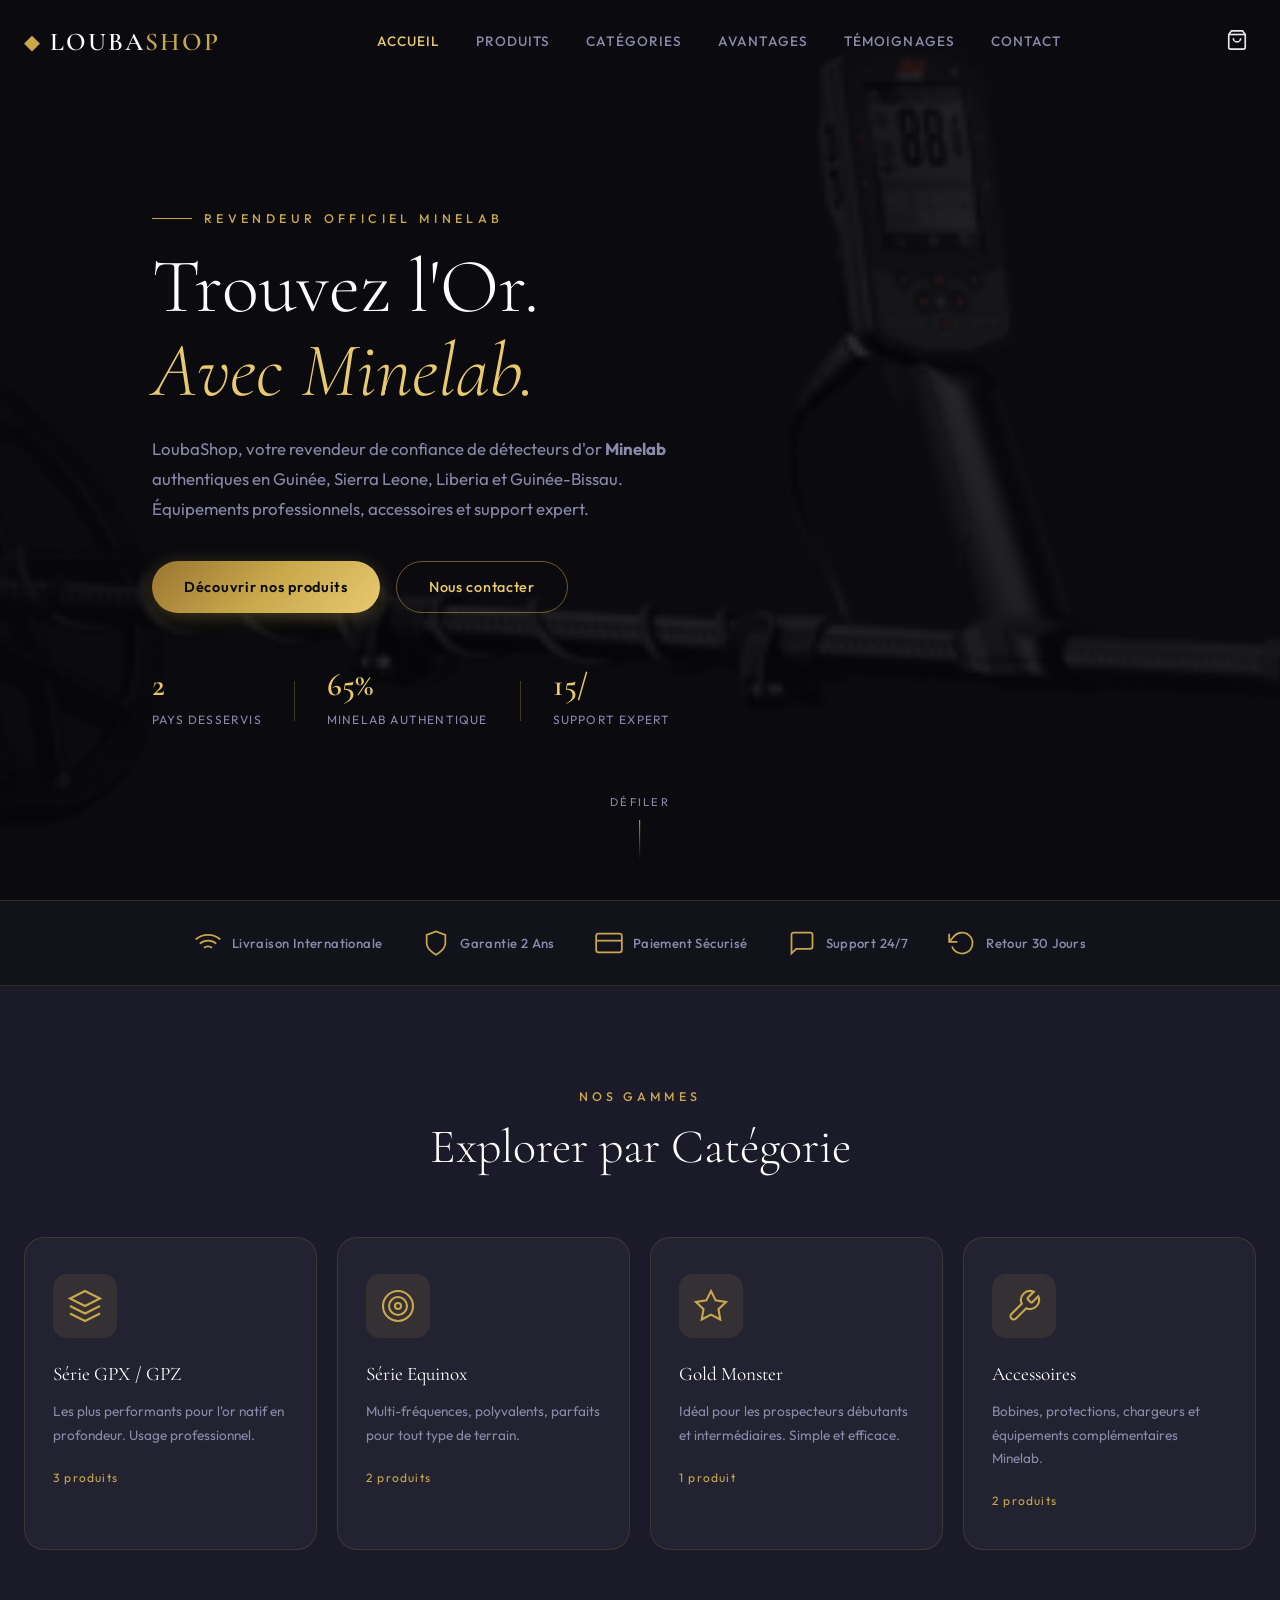
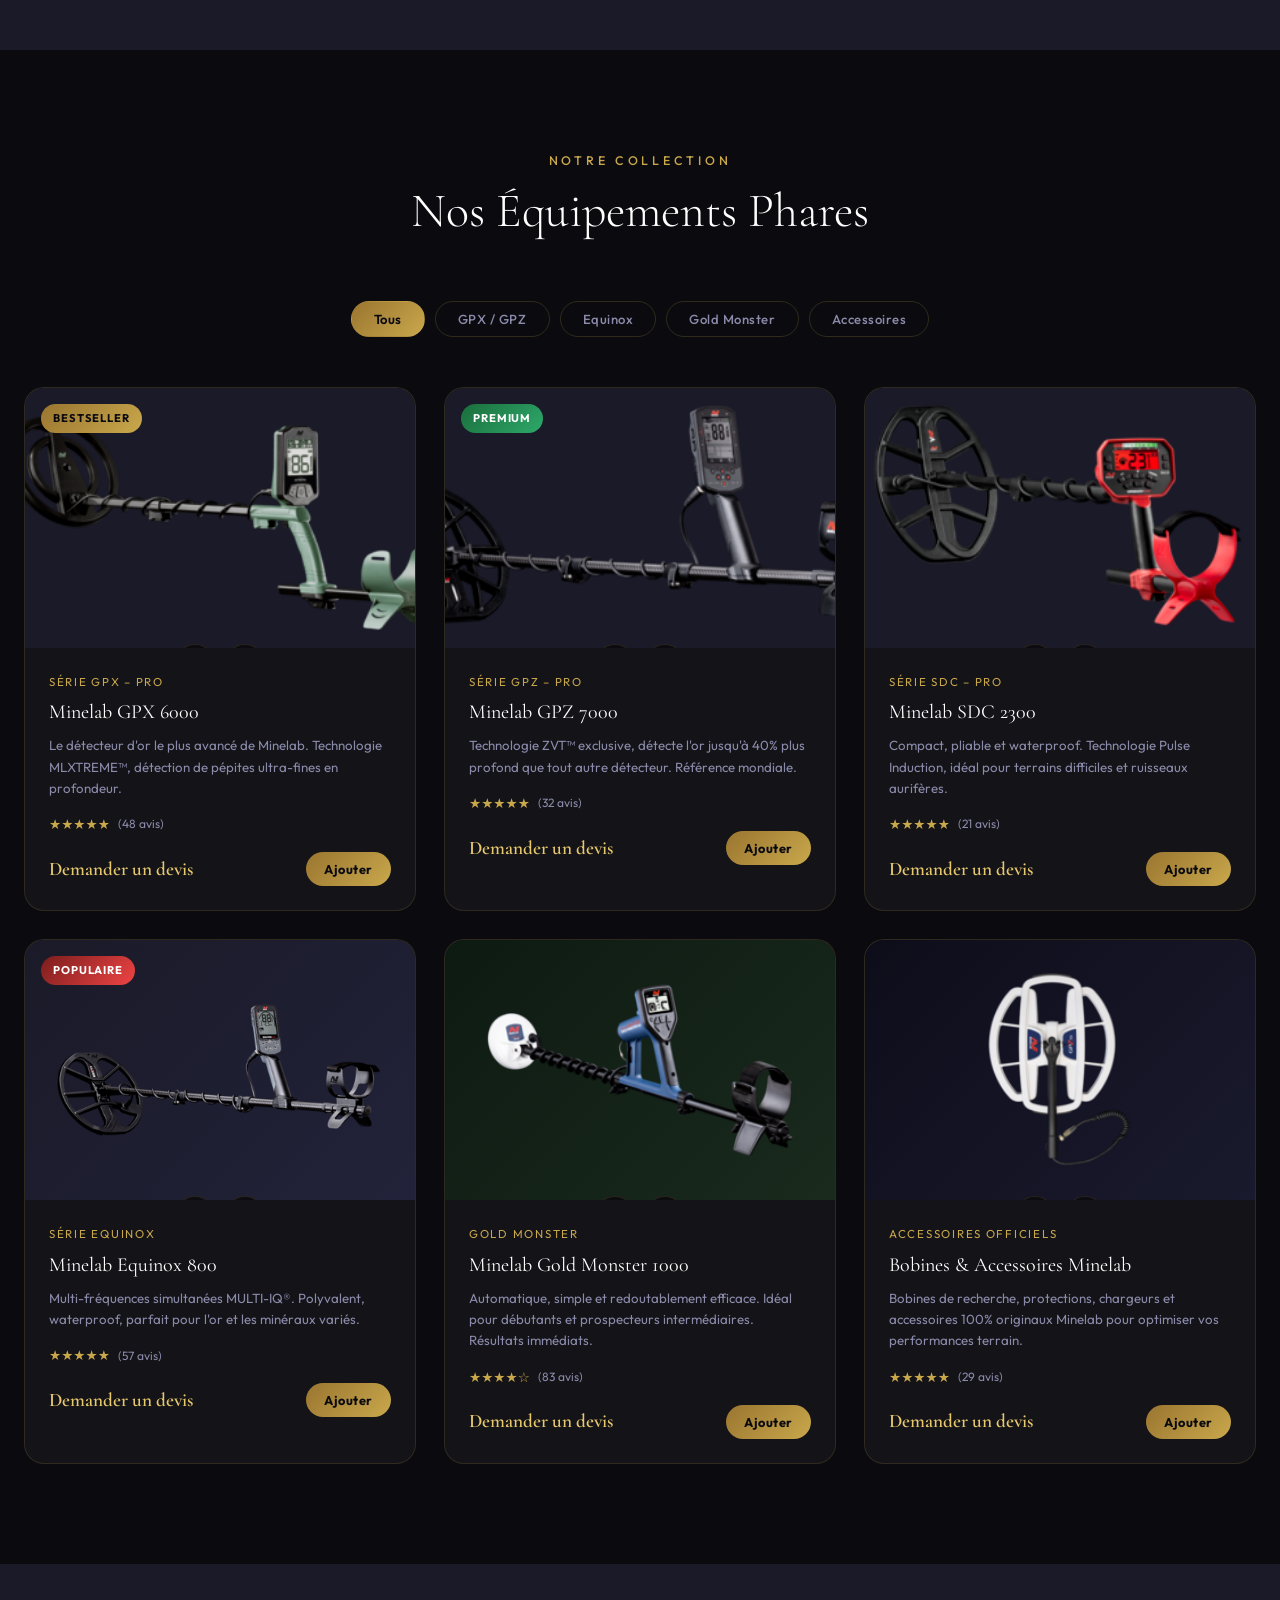
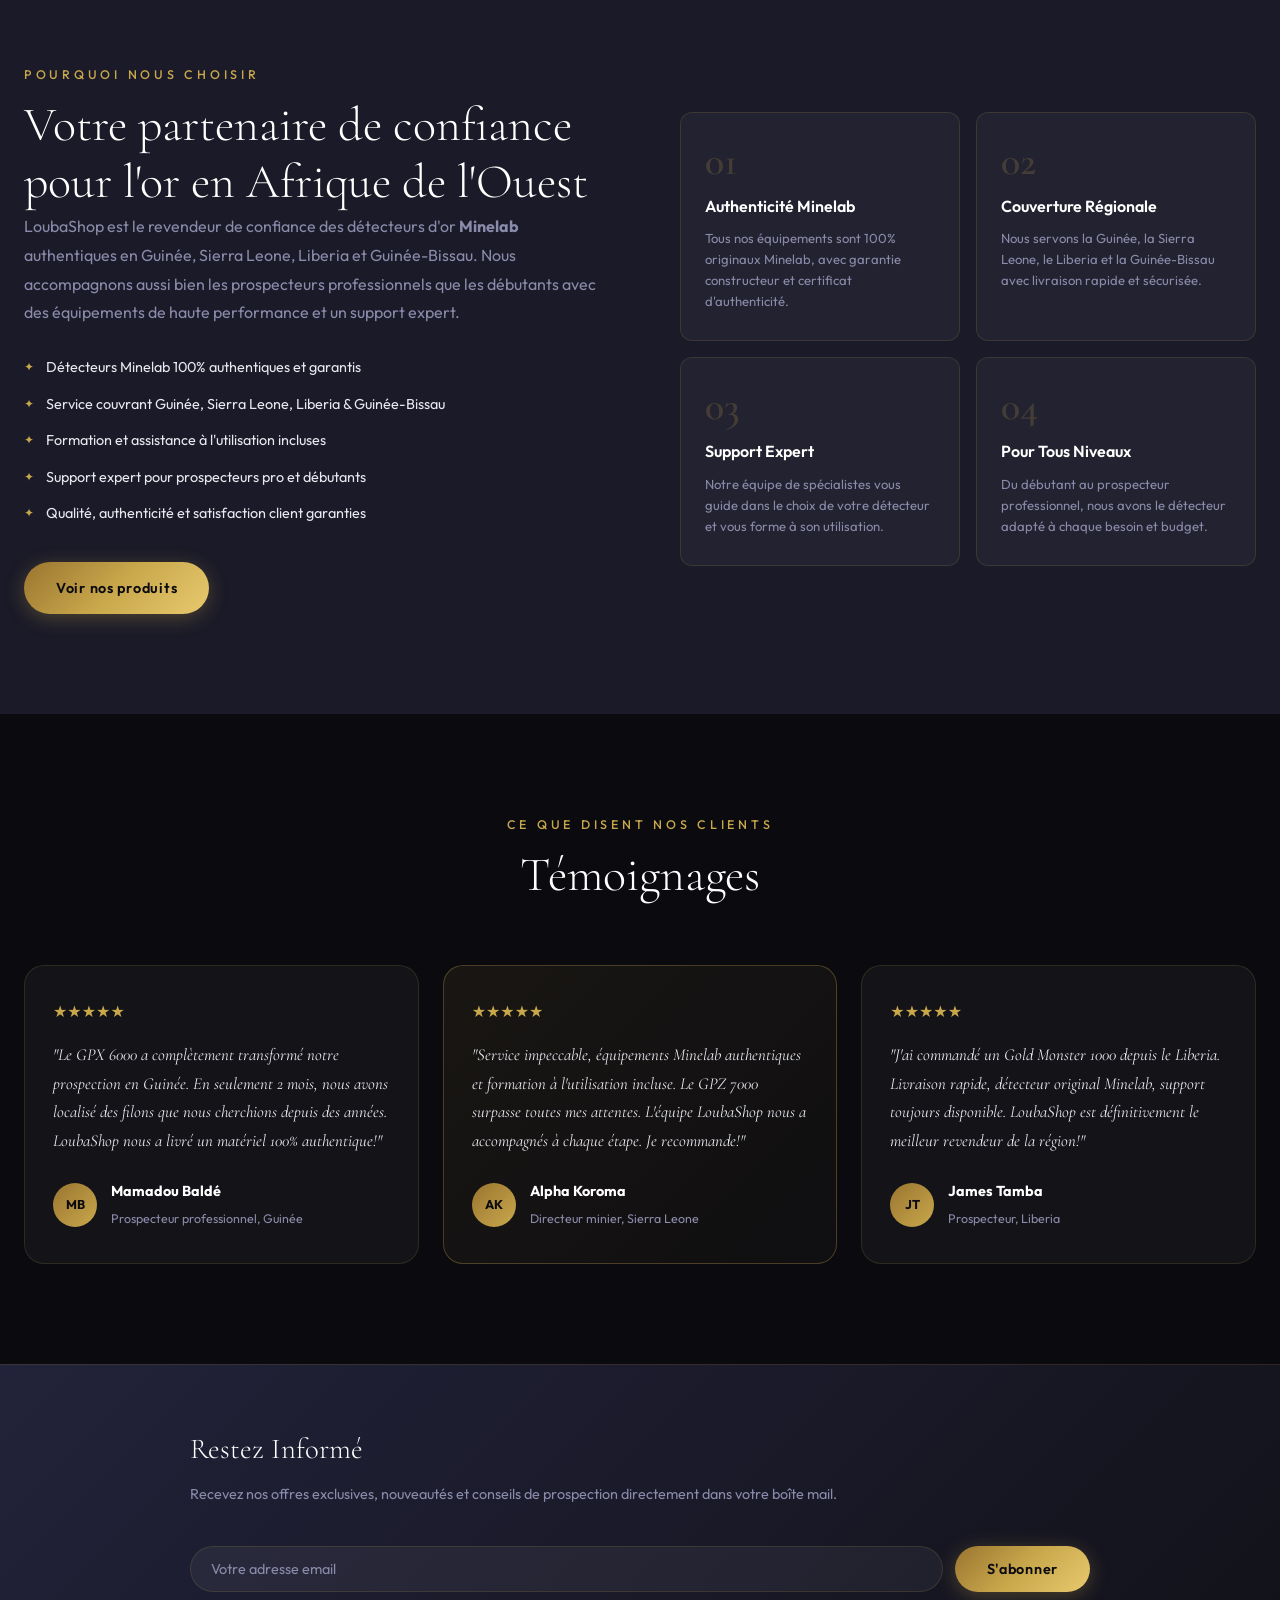
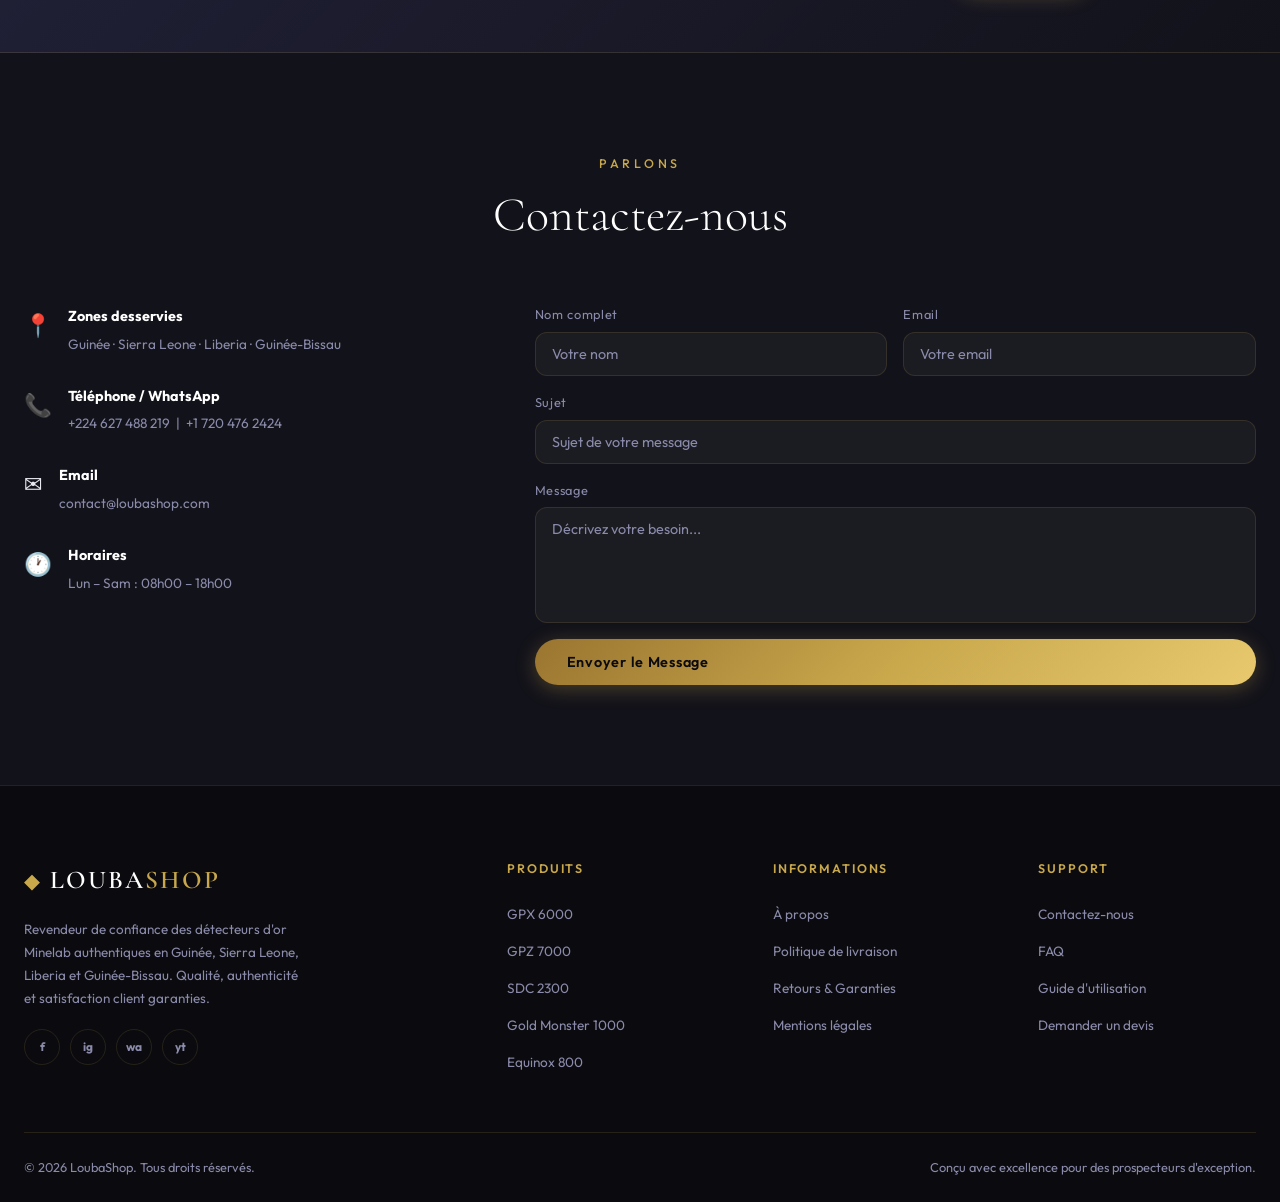
==== index.html @ 2102d380 "Initial commit - LoubaShop v1.0" ====
<!DOCTYPE html>
<html lang="fr">
<head>
  <meta charset="UTF-8" />
  <meta name="viewport" content="width=device-width, initial-scale=1.0, maximum-scale=5.0" />
  <title>LoubaShop – Revendeur Officiel Minelab en Afrique de l'Ouest</title>
  <meta name="description" content="LoubaShop est le revendeur de confiance des détecteurs d'or Minelab en Guinée, Sierra Leone, Liberia et Guinée-Bissau. Équipements authentiques, accessoires et support expert pour prospecteurs." />
  <link rel="preconnect" href="https://fonts.googleapis.com" />
  <link rel="preconnect" href="https://fonts.gstatic.com" crossorigin />
  <link href="https://fonts.googleapis.com/css2?family=Cormorant+Garamond:ital,wght@0,300;0,400;0,600;1,300&family=Outfit:wght@300;400;500;600;700&display=swap" rel="stylesheet" />
  <link rel="stylesheet" href="style.css" />
</head>
<body>

  <!-- ===== NAVBAR ===== -->
  <header class="navbar" id="navbar">
    <div class="nav-inner">
      <div class="brand">
        <span class="brand-icon">◆</span>
        <span class="brand-name">LOUBA<span class="brand-accent">SHOP</span></span>
      </div>
      <nav class="nav-links" id="navLinks">
        <a href="#accueil">Accueil</a>
        <a href="#produits">Produits</a>
        <a href="#categories">Catégories</a>
        <a href="#avantages">Avantages</a>
        <a href="#temoignages">Témoignages</a>
        <a href="#contact">Contact</a>
      </nav>
      <div class="nav-actions">
        <button class="btn-cart" id="cartBtn" aria-label="Panier">
          <svg width="22" height="22" viewBox="0 0 24 24" fill="none" stroke="currentColor" stroke-width="1.8"><path d="M6 2L3 6v14a2 2 0 002 2h14a2 2 0 002-2V6l-3-4z"/><line x1="3" y1="6" x2="21" y2="6"/><path d="M16 10a4 4 0 01-8 0"/></svg>
          <span class="cart-count" id="cartCount">0</span>
        </button>
        <button class="btn-hamburger" id="hamburger" aria-label="Menu">
          <span></span><span></span><span></span>
        </button>
      </div>
    </div>
  </header>

  <!-- ===== CART DRAWER ===== -->
  <div class="cart-overlay" id="cartOverlay"></div>
  <aside class="cart-drawer" id="cartDrawer">
    <div class="cart-header">
      <h3>Mon Panier</h3>
      <button class="cart-close" id="cartClose">✕</button>
    </div>
    <div class="cart-items" id="cartItems">
      <p class="cart-empty">Votre panier est vide.</p>
    </div>
    <div class="cart-footer" id="cartFooter" style="display:none">
      <div class="cart-total">
        <span>Total</span>
        <span id="cartTotal">0 FCFA</span>
      </div>
      <button class="btn-checkout" id="checkoutBtn">Commander Maintenant</button>
    </div>
  </aside>

  <!-- ===== CHECKOUT MODAL ===== -->
  <div class="modal-overlay" id="checkoutOverlay">
    <div class="modal checkout-modal" id="checkoutModal">
      <button class="modal-close" id="checkoutClose">✕</button>

      <!-- STEP 1 : FORM -->
      <div id="checkoutStep1">
        <div class="modal-content">
          <p class="section-eyebrow" style="margin-bottom:8px">Validation de commande</p>
          <h3 style="font-family:var(--font-serif);font-size:1.6rem;color:var(--white);font-weight:300;margin-bottom:6px">Vos coordonnées</h3>
          <p style="font-size:0.82rem;color:var(--text-muted);margin-bottom:24px">Remplissez ce formulaire et nous vous contacterons rapidement pour confirmer votre commande.</p>

          <!-- Récapitulatif panier -->
          <div class="checkout-recap" id="checkoutRecap"></div>

          <form id="checkoutForm" onsubmit="submitOrder(event)">
            <div class="form-row">
              <div class="form-group">
                <label for="oName">Nom complet *</label>
                <input type="text" id="oName" placeholder="Votre nom" required />
              </div>
              <div class="form-group">
                <label for="oPhone">Téléphone / WhatsApp *</label>
                <input type="tel" id="oPhone" placeholder="+224 XXX XXX XXX" required />
              </div>
            </div>
            <div class="form-row">
              <div class="form-group">
                <label for="oCountry">Pays *</label>
                <select id="oCountry" required>
                  <option value="" disabled selected>Sélectionner votre pays</option>
                  <option value="Guinée">Guinée</option>
                  <option value="Sierra Leone">Sierra Leone</option>
                  <option value="Liberia">Liberia</option>
                  <option value="Guinée-Bissau">Guinée-Bissau</option>
                  <option value="Autre">Autre</option>
                </select>
              </div>
              <div class="form-group">
                <label for="oCity">Ville *</label>
                <input type="text" id="oCity" placeholder="Votre ville" required />
              </div>
            </div>
            <div class="form-group">
              <label for="oAddress">Adresse de livraison</label>
              <input type="text" id="oAddress" placeholder="Quartier, rue, point de repère…" />
            </div>
            <div class="form-group">
              <label for="oNote">Note / Question</label>
              <textarea id="oNote" rows="3" placeholder="Besoin de plus d'informations sur un produit ? Questions sur la livraison ?"></textarea>
            </div>
            <button type="submit" class="btn-primary" style="width:100%;justify-content:center;margin-top:8px">
              ✦ Confirmer ma commande
            </button>
          </form>
        </div>
      </div>

      <!-- STEP 2 : SUCCESS -->
      <div id="checkoutStep2" style="display:none">
        <div class="modal-content" style="text-align:center;padding:60px 40px">
          <div class="success-icon">✦</div>
          <h3 style="font-family:var(--font-serif);font-size:2rem;color:var(--white);font-weight:300;margin:20px 0 12px">Commande reçue !</h3>
          <p style="color:var(--text-muted);font-size:0.95rem;line-height:1.7;max-width:380px;margin:0 auto 8px">Merci pour votre confiance. Notre équipe vous contactera dans les <strong style="color:var(--gold)">24 heures</strong> via WhatsApp ou téléphone pour confirmer votre commande.</p>
          <p style="color:var(--text-muted);font-size:0.85rem;margin-bottom:32px">📞 <strong>+224 627 488 219</strong> &nbsp;|&nbsp; <strong>+1 720 476 2424</strong></p>
          <button class="btn-primary" onclick="closeCheckout()" style="margin:0 auto">Fermer</button>
        </div>
      </div>

    </div>
  </div>

  <!-- ===== HERO ===== -->
  <section class="hero" id="accueil">
    <div class="hero-bg">
      <img src="MANTI-HERO.png" alt="Minelab GPZ 7000" class="hero-img" />
      <div class="hero-overlay"></div>
    </div>
    <div class="hero-content">
      <p class="hero-eyebrow">Revendeur Officiel Minelab</p>
      <h1 class="hero-title">Trouvez l'Or.<br /><em>Avec Minelab.</em></h1>
      <p class="hero-sub">LoubaShop, votre revendeur de confiance de détecteurs d'or <strong>Minelab</strong> authentiques en Guinée, Sierra Leone, Liberia et Guinée-Bissau. Équipements professionnels, accessoires et support expert.</p>
      <div class="hero-cta">
        <a href="#produits" class="btn-primary">Découvrir nos produits</a>
        <a href="#contact" class="btn-outline">Nous contacter</a>
      </div>
      <div class="hero-stats">
        <div class="stat"><span class="stat-num">4</span><span class="stat-label">Pays desservis</span></div>
        <div class="stat-sep"></div>
        <div class="stat"><span class="stat-num">100%</span><span class="stat-label">Minelab Authentique</span></div>
        <div class="stat-sep"></div>
        <div class="stat"><span class="stat-num">24/7</span><span class="stat-label">Support Expert</span></div>
      </div>
    </div>
    <div class="scroll-hint">
      <span>Défiler</span>
      <div class="scroll-line"></div>
    </div>
  </section>

  <!-- ===== TRUST BAR ===== -->
  <section class="trust-bar">
    <div class="trust-items">
      <div class="trust-item">
        <svg width="28" height="28" viewBox="0 0 24 24" fill="none" stroke="currentColor" stroke-width="1.5"><path d="M5 12.55a11 11 0 0114.08 0"/><path d="M1.42 9a16 16 0 0121.16 0"/><path d="M8.53 16.11a6 6 0 016.95 0"/><line x1="12" y1="20" x2="12" y2="20"/></svg>
        <span>Livraison Internationale</span>
      </div>
      <div class="trust-item">
        <svg width="28" height="28" viewBox="0 0 24 24" fill="none" stroke="currentColor" stroke-width="1.5"><path d="M12 22s8-4 8-10V5l-8-3-8 3v7c0 6 8 10 8 10z"/></svg>
        <span>Garantie 2 Ans</span>
      </div>
      <div class="trust-item">
        <svg width="28" height="28" viewBox="0 0 24 24" fill="none" stroke="currentColor" stroke-width="1.5"><rect x="1" y="4" width="22" height="16" rx="2" ry="2"/><line x1="1" y1="10" x2="23" y2="10"/></svg>
        <span>Paiement Sécurisé</span>
      </div>
      <div class="trust-item">
        <svg width="28" height="28" viewBox="0 0 24 24" fill="none" stroke="currentColor" stroke-width="1.5"><path d="M21 15a2 2 0 01-2 2H7l-4 4V5a2 2 0 012-2h14a2 2 0 012 2z"/></svg>
        <span>Support 24/7</span>
      </div>
      <div class="trust-item">
        <svg width="28" height="28" viewBox="0 0 24 24" fill="none" stroke="currentColor" stroke-width="1.5"><polyline points="1 4 1 11 8 11"/><path d="M3.51 15a9 9 0 102.13-9.36L1 11"/></svg>
        <span>Retour 30 Jours</span>
      </div>
    </div>
  </section>

  <!-- ===== CATEGORIES ===== -->
  <section class="categories section" id="categories">
    <div class="container">
      <div class="section-head">
        <p class="section-eyebrow">Nos Gammes</p>
        <h2 class="section-title">Explorer par Catégorie</h2>
      </div>
      <div class="cat-grid">
        <div class="cat-card" data-filter="gpx">
          <div class="cat-icon">
            <svg width="36" height="36" viewBox="0 0 24 24" fill="none" stroke="currentColor" stroke-width="1.4"><path d="M12 2L2 7l10 5 10-5-10-5z"/><path d="M2 17l10 5 10-5"/><path d="M2 12l10 5 10-5"/></svg>
          </div>
          <h3>Série GPX / GPZ</h3>
          <p>Les plus performants pour l'or natif en profondeur. Usage professionnel.</p>
          <span class="cat-count">3 produits</span>
        </div>
        <div class="cat-card" data-filter="equinox">
          <div class="cat-icon">
            <svg width="36" height="36" viewBox="0 0 24 24" fill="none" stroke="currentColor" stroke-width="1.4"><circle cx="12" cy="12" r="10"/><circle cx="12" cy="12" r="6"/><circle cx="12" cy="12" r="2"/></svg>
          </div>
          <h3>Série Equinox</h3>
          <p>Multi-fréquences, polyvalents, parfaits pour tout type de terrain.</p>
          <span class="cat-count">2 produits</span>
        </div>
        <div class="cat-card" data-filter="gold">
          <div class="cat-icon">
            <svg width="36" height="36" viewBox="0 0 24 24" fill="none" stroke="currentColor" stroke-width="1.4"><polygon points="12 2 15.09 8.26 22 9.27 17 14.14 18.18 21.02 12 17.77 5.82 21.02 7 14.14 2 9.27 8.91 8.26 12 2"/></svg>
          </div>
          <h3>Gold Monster</h3>
          <p>Idéal pour les prospecteurs débutants et intermédiaires. Simple et efficace.</p>
          <span class="cat-count">1 produit</span>
        </div>
        <div class="cat-card" data-filter="accessoires">
          <div class="cat-icon">
            <svg width="36" height="36" viewBox="0 0 24 24" fill="none" stroke="currentColor" stroke-width="1.4"><path d="M14.7 6.3a1 1 0 000 1.4l1.6 1.6a1 1 0 001.4 0l3.77-3.77a6 6 0 01-7.94 7.94l-6.91 6.91a2.12 2.12 0 01-3-3l6.91-6.91a6 6 0 017.94-7.94l-3.76 3.76z"/></svg>
          </div>
          <h3>Accessoires</h3>
          <p>Bobines, protections, chargeurs et équipements complémentaires Minelab.</p>
          <span class="cat-count">2 produits</span>
        </div>
      </div>
    </div>
  </section>

  <!-- ===== PRODUCTS ===== -->
  <section class="products section" id="produits">
    <div class="container">
      <div class="section-head">
        <p class="section-eyebrow">Notre Collection</p>
        <h2 class="section-title">Nos Équipements Phares</h2>
      </div>
      <div class="filter-bar">
        <button class="filter-btn active" data-filter="all">Tous</button>
        <button class="filter-btn" data-filter="gpx">GPX / GPZ</button>
        <button class="filter-btn" data-filter="equinox">Equinox</button>
        <button class="filter-btn" data-filter="gold">Gold Monster</button>
        <button class="filter-btn" data-filter="accessoires">Accessoires</button>
      </div>
      <div class="products-grid" id="productsGrid">

        <article class="product-card" data-category="gpx">
          <div class="product-badge">Bestseller</div>
          <div class="product-img-wrap" onclick="location.href='product.html?id=0'" style="cursor:pointer">
            <img src="XTI-Product-Photos-Large-1.png" alt="Minelab GPX 6000" loading="lazy" />
            <div class="product-actions">
              <button class="action-btn" onclick="quickView(0)" title="Aperçu rapide">👁</button>
              <button class="action-btn" onclick="addToCart(0)" title="Ajouter au panier">🛒</button>
            </div>
          </div>
          <div class="product-info">
            <p class="product-cat">Série GPX – Pro</p>
            <h3 class="product-name"><a href="product.html?id=0" class="product-link">Minelab GPX 6000</a></h3>
            <p class="product-desc">Le détecteur d'or le plus avancé de Minelab. Technologie MLXTREME™, détection de pépites ultra-fines en profondeur.</p>
            <div class="product-rating">
              <span class="stars">★★★★★</span>
              <span class="rating-count">(48 avis)</span>
            </div>
            <div class="product-price-row">
              <span class="price">Demander un devis</span>
              <button class="btn-add" onclick="addToCart(0)">Ajouter</button>
            </div>
          </div>
        </article>

        <article class="product-card" data-category="gpx">
          <div class="product-badge new">Premium</div>
          <div class="product-img-wrap" onclick="location.href='product.html?id=1'" style="cursor:pointer">
            <img src="MANTI-HERO.png" alt="Minelab GPZ 7000" loading="lazy" />
            <div class="product-actions">
              <button class="action-btn" onclick="quickView(1)" title="Aperçu rapide">👁</button>
              <button class="action-btn" onclick="addToCart(1)" title="Ajouter au panier">🛒</button>
            </div>
          </div>
          <div class="product-info">
            <p class="product-cat">Série GPZ – Pro</p>
            <h3 class="product-name"><a href="product.html?id=1" class="product-link">Minelab GPZ 7000</a></h3>
            <p class="product-desc">Technologie ZVT™ exclusive, détecte l'or jusqu'à 40% plus profond que tout autre détecteur. Référence mondiale.</p>
            <div class="product-rating">
              <span class="stars">★★★★★</span>
              <span class="rating-count">(32 avis)</span>
            </div>
            <div class="product-price-row">
              <span class="price">Demander un devis</span>
              <button class="btn-add" onclick="addToCart(1)">Ajouter</button>
            </div>
          </div>
        </article>

        <article class="product-card" data-category="gpx">
          <div class="product-img-wrap" onclick="location.href='product.html?id=2'" style="cursor:pointer">
            <img src="VANQUISH-540_ProductImage-1.png" alt="Minelab SDC 2300" loading="lazy" />
            <div class="product-actions">
              <button class="action-btn" onclick="quickView(2)" title="Aperçu rapide">👁</button>
              <button class="action-btn" onclick="addToCart(2)" title="Ajouter au panier">🛒</button>
            </div>
          </div>
          <div class="product-info">
            <p class="product-cat">Série SDC – Pro</p>
            <h3 class="product-name"><a href="product.html?id=2" class="product-link">Minelab SDC 2300</a></h3>
            <p class="product-desc">Compact, pliable et waterproof. Technologie Pulse Induction, idéal pour terrains difficiles et ruisseaux aurifères.</p>
            <div class="product-rating">
              <span class="stars">★★★★★</span>
              <span class="rating-count">(21 avis)</span>
            </div>
            <div class="product-price-row">
              <span class="price">Demander un devis</span>
              <button class="btn-add" onclick="addToCart(2)">Ajouter</button>
            </div>
          </div>
        </article>

        <article class="product-card" data-category="equinox">
          <div class="product-badge promo">Populaire</div>
          <div class="product-img-wrap">
            <div class="product-img-placeholder">
              <img src="Minelab-EQX900-Hero-sized.png" alt="Minelab Equinox 800" style="width:100%;height:100%;object-fit:contain;padding:16px" />
            </div>
            <div class="product-actions">
              <button class="action-btn" onclick="quickView(3)" title="Aperçu rapide">👁</button>
              <button class="action-btn" onclick="addToCart(3)" title="Ajouter au panier">🛒</button>
            </div>
          </div>
          <div class="product-info">
            <p class="product-cat">Série Equinox</p>
            <h3 class="product-name"><a href="product.html?id=3" class="product-link">Minelab Equinox 800</a></h3>
            <p class="product-desc">Multi-fréquences simultanées MULTI-IQ®. Polyvalent, waterproof, parfait pour l'or et les minéraux variés.</p>
            <div class="product-rating">
              <span class="stars">★★★★★</span>
              <span class="rating-count">(57 avis)</span>
            </div>
            <div class="product-price-row">
              <span class="price">Demander un devis</span>
              <button class="btn-add" onclick="addToCart(3)">Ajouter</button>
            </div>
          </div>
        </article>

        <article class="product-card" data-category="gold">
          <div class="product-img-wrap">
            <div class="product-img-placeholder alt">
              <img src="GM-1000_ProductImage.png" alt="Gold Monster 1000" style="width:100%;height:100%;object-fit:contain;padding:16px" />
            </div>
            <div class="product-actions">
              <button class="action-btn" onclick="quickView(4)" title="Aperçu rapide">👁</button>
              <button class="action-btn" onclick="addToCart(4)" title="Ajouter au panier">🛒</button>
            </div>
          </div>
          <div class="product-info">
            <p class="product-cat">Gold Monster</p>
            <h3 class="product-name"><a href="product.html?id=4" class="product-link">Minelab Gold Monster 1000</a></h3>
            <p class="product-desc">Automatique, simple et redoutablement efficace. Idéal pour débutants et prospecteurs intermédiaires. Résultats immédiats.</p>
            <div class="product-rating">
              <span class="stars">★★★★☆</span>
              <span class="rating-count">(83 avis)</span>
            </div>
            <div class="product-price-row">
              <span class="price">Demander un devis</span>
              <button class="btn-add" onclick="addToCart(4)">Ajouter</button>
            </div>
          </div>
        </article>

        <article class="product-card" data-category="accessoires">
          <div class="product-img-wrap">
            <div class="product-img-placeholder alt2">
              <img src="GPZ19_LandingPage_Transparent.png" alt="Accessoires Minelab" style="width:100%;height:100%;object-fit:contain;padding:16px" />
            </div>
            <div class="product-actions">
              <button class="action-btn" onclick="quickView(5)" title="Aperçu rapide">👁</button>
              <button class="action-btn" onclick="addToCart(5)" title="Ajouter au panier">🛒</button>
            </div>
          </div>
          <div class="product-info">
            <p class="product-cat">Accessoires Officiels</p>
            <h3 class="product-name"><a href="product.html?id=5" class="product-link">Bobines &amp; Accessoires Minelab</a></h3>
            <p class="product-desc">Bobines de recherche, protections, chargeurs et accessoires 100% originaux Minelab pour optimiser vos performances terrain.</p>
            <div class="product-rating">
              <span class="stars">★★★★★</span>
              <span class="rating-count">(29 avis)</span>
            </div>
            <div class="product-price-row">
              <span class="price">Demander un devis</span>
              <button class="btn-add" onclick="addToCart(5)">Ajouter</button>
            </div>
          </div>
        </article>

      </div>
    </div>
  </section>

  <!-- ===== AVANTAGES ===== -->
  <section class="avantages section" id="avantages">
    <div class="container">
      <div class="ava-inner">
        <div class="ava-text">
          <p class="section-eyebrow">Pourquoi Nous Choisir</p>
          <h2 class="section-title">Votre partenaire de confiance<br />pour l'or en Afrique de l'Ouest</h2>
          <p class="ava-p">LoubaShop est le revendeur de confiance des détecteurs d'or <strong>Minelab</strong> authentiques en Guinée, Sierra Leone, Liberia et Guinée-Bissau. Nous accompagnons aussi bien les prospecteurs professionnels que les débutants avec des équipements de haute performance et un support expert.</p>
          <ul class="ava-list">
            <li><span class="ava-check">✦</span> Détecteurs Minelab 100% authentiques et garantis</li>
            <li><span class="ava-check">✦</span> Service couvrant Guinée, Sierra Leone, Liberia &amp; Guinée-Bissau</li>
            <li><span class="ava-check">✦</span> Formation et assistance à l'utilisation incluses</li>
            <li><span class="ava-check">✦</span> Support expert pour prospecteurs pro et débutants</li>
            <li><span class="ava-check">✦</span> Qualité, authenticité et satisfaction client garanties</li>
          </ul>
          <a href="#produits" class="btn-primary">Voir nos produits</a>
        </div>
        <div class="ava-cards">
          <div class="ava-card">
            <div class="ava-num">01</div>
            <h4>Authenticité Minelab</h4>
            <p>Tous nos équipements sont 100% originaux Minelab, avec garantie constructeur et certificat d'authenticité.</p>
          </div>
          <div class="ava-card">
            <div class="ava-num">02</div>
            <h4>Couverture Régionale</h4>
            <p>Nous servons la Guinée, la Sierra Leone, le Liberia et la Guinée-Bissau avec livraison rapide et sécurisée.</p>
          </div>
          <div class="ava-card">
            <div class="ava-num">03</div>
            <h4>Support Expert</h4>
            <p>Notre équipe de spécialistes vous guide dans le choix de votre détecteur et vous forme à son utilisation.</p>
          </div>
          <div class="ava-card">
            <div class="ava-num">04</div>
            <h4>Pour Tous Niveaux</h4>
            <p>Du débutant au prospecteur professionnel, nous avons le détecteur adapté à chaque besoin et budget.</p>
          </div>
        </div>
      </div>
    </div>
  </section>

  <!-- ===== TEMOIGNAGES ===== -->
  <section class="temoignages section" id="temoignages">
    <div class="container">
      <div class="section-head">
        <p class="section-eyebrow">Ce que disent nos clients</p>
        <h2 class="section-title">Témoignages</h2>
      </div>
      <div class="testi-grid">
        <div class="testi-card">
          <div class="testi-stars">★★★★★</div>
          <p class="testi-text">"Le GPX 6000 a complètement transformé notre prospection en Guinée. En seulement 2 mois, nous avons localisé des filons que nous cherchions depuis des années. LoubaShop nous a livré un matériel 100% authentique!"</p>
          <div class="testi-author">
            <div class="testi-avatar">MB</div>
            <div>
              <strong>Mamadou Baldé</strong>
              <span>Prospecteur professionnel, Guinée</span>
            </div>
          </div>
        </div>
        <div class="testi-card featured">
          <div class="testi-stars">★★★★★</div>
          <p class="testi-text">"Service impeccable, équipements Minelab authentiques et formation à l'utilisation incluse. Le GPZ 7000 surpasse toutes mes attentes. L'équipe LoubaShop nous a accompagnés à chaque étape. Je recommande!"</p>
          <div class="testi-author">
            <div class="testi-avatar">AK</div>
            <div>
              <strong>Alpha Koroma</strong>
              <span>Directeur minier, Sierra Leone</span>
            </div>
          </div>
        </div>
        <div class="testi-card">
          <div class="testi-stars">★★★★★</div>
          <p class="testi-text">"J'ai commandé un Gold Monster 1000 depuis le Liberia. Livraison rapide, détecteur original Minelab, support toujours disponible. LoubaShop est définitivement le meilleur revendeur de la région!"</p>
          <div class="testi-author">
            <div class="testi-avatar">JT</div>
            <div>
              <strong>James Tamba</strong>
              <span>Prospecteur, Liberia</span>
            </div>
          </div>
        </div>
      </div>
    </div>
  </section>

  <!-- ===== NEWSLETTER ===== -->
  <section class="newsletter-section">
    <div class="container">
      <div class="newsletter-inner">
        <div class="nl-text">
          <h3>Restez Informé</h3>
          <p>Recevez nos offres exclusives, nouveautés et conseils de prospection directement dans votre boîte mail.</p>
        </div>
        <form class="nl-form" onsubmit="subscribeNewsletter(event)">
          <input type="email" id="nlEmail" placeholder="Votre adresse email" required />
          <button type="submit" class="btn-primary">S'abonner</button>
        </form>
      </div>
    </div>
  </section>

  <!-- ===== CONTACT ===== -->
  <section class="contact-section section" id="contact">
    <div class="container">
      <div class="section-head">
        <p class="section-eyebrow">Parlons</p>
        <h2 class="section-title">Contactez-nous</h2>
      </div>
      <div class="contact-inner">
        <div class="contact-info">
          <div class="contact-item">
            <div class="contact-icon">📍</div>
            <div>
              <strong>Zones desservies</strong>
              <p>Guinée · Sierra Leone · Liberia · Guinée-Bissau</p>
            </div>
          </div>
          <div class="contact-item">
            <div class="contact-icon">📞</div>
            <div>
              <strong>Téléphone / WhatsApp</strong>
              <p>+224 627 488 219 &nbsp;|&nbsp; +1 720 476 2424</p>
            </div>
          </div>
          <div class="contact-item">
            <div class="contact-icon">✉️</div>
            <div>
              <strong>Email</strong>
              <p>contact@loubashop.com</p>
            </div>
          </div>
          <div class="contact-item">
            <div class="contact-icon">🕐</div>
            <div>
              <strong>Horaires</strong>
              <p>Lun – Sam : 08h00 – 18h00</p>
            </div>
          </div>
        </div>
        <form class="contact-form" onsubmit="submitContact(event)">
          <div class="form-row">
            <div class="form-group">
              <label for="cName">Nom complet</label>
              <input type="text" id="cName" placeholder="Votre nom" required />
            </div>
            <div class="form-group">
              <label for="cEmail">Email</label>
              <input type="email" id="cEmail" placeholder="Votre email" required />
            </div>
          </div>
          <div class="form-group">
            <label for="cSubject">Sujet</label>
            <input type="text" id="cSubject" placeholder="Sujet de votre message" />
          </div>
          <div class="form-group">
            <label for="cMsg">Message</label>
            <textarea id="cMsg" rows="5" placeholder="Décrivez votre besoin..."></textarea>
          </div>
          <button type="submit" class="btn-primary">Envoyer le Message</button>
        </form>
      </div>
    </div>
  </section>

  <!-- ===== FOOTER ===== -->
  <footer class="footer">
    <div class="container">
      <div class="footer-grid">
        <div class="footer-brand">
          <div class="brand">
            <span class="brand-icon">◆</span>
            <span class="brand-name">LOUBA<span class="brand-accent">SHOP</span></span>
          </div>
          <p>Revendeur de confiance des détecteurs d'or Minelab authentiques en Guinée, Sierra Leone, Liberia et Guinée-Bissau. Qualité, authenticité et satisfaction client garanties.</p>
          <div class="social-links">
            <a href="#" aria-label="Facebook">f</a>
            <a href="#" aria-label="Instagram">ig</a>
            <a href="#" aria-label="WhatsApp">wa</a>
            <a href="#" aria-label="YouTube">yt</a>
          </div>
        </div>
        <div class="footer-links">
          <h4>Produits</h4>
          <ul>
            <li><a href="#produits">GPX 6000</a></li>
            <li><a href="#produits">GPZ 7000</a></li>
            <li><a href="#produits">SDC 2300</a></li>
            <li><a href="#produits">Gold Monster 1000</a></li>
            <li><a href="#produits">Equinox 800</a></li>
          </ul>
        </div>
        <div class="footer-links">
          <h4>Informations</h4>
          <ul>
            <li><a href="#">À propos</a></li>
            <li><a href="#">Politique de livraison</a></li>
            <li><a href="#">Retours & Garanties</a></li>
            <li><a href="#">Mentions légales</a></li>
          </ul>
        </div>
        <div class="footer-links">
          <h4>Support</h4>
          <ul>
            <li><a href="#contact">Contactez-nous</a></li>
            <li><a href="#">FAQ</a></li>
            <li><a href="#">Guide d'utilisation</a></li>
            <li><a href="#">Demander un devis</a></li>
          </ul>
        </div>
      </div>
      <div class="footer-bottom">
        <p>© 2026 LoubaShop. Tous droits réservés.</p>
        <p>Conçu avec excellence pour des prospecteurs d'exception.</p>
      </div>
    </div>
  </footer>

  <!-- ===== QUICK VIEW MODAL ===== -->
  <div class="modal-overlay" id="modalOverlay">
    <div class="modal" id="productModal">
      <button class="modal-close" id="modalClose">✕</button>
      <div class="modal-content" id="modalContent"></div>
    </div>
  </div>

  <!-- ===== TOAST ===== -->
  <div class="toast" id="toast"></div>

  <script src="products-data.js"></script>
  <script src="main.js"></script>
</body>
</html>
---- style.css ----
/* ============================================
   LOUBASHOP – style.css
   ============================================ */

/* ----- RESET & BASE ----- */
*, *::before, *::after { box-sizing: border-box; margin: 0; padding: 0; }

:root {
  --gold: #c9a84c;
  --gold-light: #e8c96e;
  --gold-dark: #9a7530;
  --dark: #0a0a0f;
  --dark2: #12121a;
  --dark3: #1a1a28;
  --dark4: #22223a;
  --text: #e8e8f0;
  --text-muted: #8a8aaa;
  --white: #ffffff;
  --card-bg: rgba(255,255,255,0.04);
  --card-border: rgba(201,168,76,0.15);
  --radius: 12px;
  --radius-lg: 20px;
  --shadow: 0 8px 40px rgba(0,0,0,0.4);
  --transition: 0.3s cubic-bezier(0.4,0,0.2,1);
  --font-serif: 'Cormorant Garamond', Georgia, serif;
  --font-sans: 'Outfit', system-ui, sans-serif;
}

html { scroll-behavior: smooth; -webkit-text-size-adjust: 100%; }

body {
  font-family: var(--font-sans);
  background: var(--dark);
  color: var(--text);
  line-height: 1.7;
  overflow-x: hidden;
  -webkit-font-smoothing: antialiased;
  -moz-osx-font-smoothing: grayscale;
}

/* Prevent horizontal overflow on mobile */
img, video, svg {
  max-width: 100%;
  height: auto;
}

/* Touch action improvements for mobile */
button, a {
  touch-action: manipulation;
  -webkit-tap-highlight-color: transparent;
}

a { text-decoration: none; color: inherit; transition: color var(--transition); }
button { cursor: pointer; border: none; background: none; font-family: inherit; }
input, textarea { font-family: inherit; }

.container { max-width: 1280px; margin: 0 auto; padding: 0 24px; }

.section { padding: 100px 0; }

.section-head { text-align: center; margin-bottom: 60px; }
.section-eyebrow {
  font-size: 0.78rem; letter-spacing: 0.3em; text-transform: uppercase;
  color: var(--gold); margin-bottom: 12px; font-weight: 500;
}
.section-title {
  font-family: var(--font-serif);
  font-size: clamp(2rem, 4vw, 3rem);
  font-weight: 300;
  color: var(--white);
  line-height: 1.2;
}

/* ----- BUTTONS ----- */
.btn-primary {
  display: inline-flex; align-items: center; gap: 8px;
  background: linear-gradient(135deg, var(--gold-dark), var(--gold), var(--gold-light));
  color: var(--dark);
  font-weight: 600;
  font-size: 0.9rem;
  letter-spacing: 0.05em;
  padding: 14px 32px;
  border-radius: 50px;
  transition: transform var(--transition), box-shadow var(--transition), filter var(--transition);
  box-shadow: 0 4px 20px rgba(201,168,76,0.3);
}
.btn-primary:hover {
  transform: translateY(-2px);
  box-shadow: 0 8px 30px rgba(201,168,76,0.5);
  filter: brightness(1.1);
}

.btn-outline {
  display: inline-flex; align-items: center; gap: 8px;
  border: 1.5px solid rgba(201,168,76,0.5);
  color: var(--gold-light);
  font-weight: 500;
  font-size: 0.9rem;
  letter-spacing: 0.05em;
  padding: 13px 32px;
  border-radius: 50px;
  transition: all var(--transition);
}
.btn-outline:hover {
  background: rgba(201,168,76,0.1);
  border-color: var(--gold);
  transform: translateY(-2px);
}

/* ----- NAVBAR ----- */
.navbar {
  position: fixed; top: 0; left: 0; right: 0;
  z-index: 1000;
  padding: 20px 0;
  transition: all 0.4s ease;
}
.navbar.scrolled {
  background: rgba(10,10,15,0.95);
  backdrop-filter: blur(16px);
  padding: 14px 0;
  border-bottom: 1px solid rgba(201,168,76,0.1);
}
.nav-inner {
  display: flex; align-items: center; justify-content: space-between;
  max-width: 1280px; margin: 0 auto; padding: 0 24px;
}

.brand { display: flex; align-items: center; gap: 10px; }
.brand-icon { color: var(--gold); font-size: 1.3rem; }
.brand-name {
  font-family: var(--font-serif);
  font-size: 1.6rem;
  font-weight: 600;
  color: var(--white);
  letter-spacing: 0.08em;
}
.brand-accent { color: var(--gold); }

.nav-links { display: flex; gap: 36px; }
.nav-links a {
  font-size: 0.85rem; letter-spacing: 0.08em; text-transform: uppercase;
  color: var(--text-muted);
  font-weight: 500;
  position: relative;
}
.nav-links a::after {
  content: '';
  position: absolute; bottom: -4px; left: 0; right: 0;
  height: 1.5px; background: var(--gold);
  transform: scaleX(0); transform-origin: right;
  transition: transform var(--transition);
}
.nav-links a:hover { color: var(--gold-light); }
.nav-links a:hover::after { transform: scaleX(1); transform-origin: left; }

.nav-actions { display: flex; align-items: center; gap: 16px; }

.btn-cart {
  position: relative;
  color: var(--text);
  padding: 8px;
  transition: color var(--transition);
}
.btn-cart:hover { color: var(--gold); }
.cart-count {
  position: absolute; top: 0; right: 0;
  background: var(--gold);
  color: var(--dark);
  font-size: 0.6rem; font-weight: 700;
  width: 16px; height: 16px;
  border-radius: 50%;
  display: flex; align-items: center; justify-content: center;
  transform: scale(0);
  transition: transform var(--transition);
}
.cart-count.show { transform: scale(1); }

.btn-hamburger {
  display: none; 
  flex-direction: column; 
  gap: 5px;
  padding: 8px;
  z-index: 1001;
  position: relative;
}
.btn-hamburger span {
  display: block; width: 22px; height: 1.5px;
  background: var(--text);
  transition: all var(--transition);
}

/* ----- CART DRAWER ----- */
.cart-overlay {
  position: fixed; inset: 0;
  background: rgba(0,0,0,0.7);
  z-index: 2000;
  opacity: 0; pointer-events: none;
  transition: opacity var(--transition);
}
.cart-overlay.active { opacity: 1; pointer-events: all; }

.cart-drawer {
  position: fixed; 
  right: -100%; 
  top: 0; 
  bottom: 0;
  width: 420px; 
  max-width: 85vw;
  background: var(--dark2);
  border-left: 1px solid var(--card-border);
  z-index: 2001;
  display: flex; 
  flex-direction: column;
  transition: right 0.4s cubic-bezier(0.4,0,0.2,1);
  visibility: hidden;
}
.cart-drawer.open { 
  right: 0; 
  visibility: visible;
}

.cart-header {
  display: flex; align-items: center; justify-content: space-between;
  padding: 24px; border-bottom: 1px solid var(--card-border);
}
.cart-header h3 { font-family: var(--font-serif); font-size: 1.4rem; color: var(--white); }
.cart-close {
  color: var(--text-muted); font-size: 1.2rem; padding: 4px 8px;
  transition: color var(--transition);
}
.cart-close:hover { color: var(--gold); }

.cart-items { flex: 1; overflow-y: auto; padding: 20px 24px; }
.cart-empty { color: var(--text-muted); text-align: center; padding: 40px 0; }

.cart-item {
  display: flex; gap: 12px; align-items: flex-start;
  padding: 16px 0;
  border-bottom: 1px solid rgba(255,255,255,0.05);
}
.cart-item-img {
  width: 64px; height: 64px; border-radius: 8px;
  background: var(--dark3);
  overflow: hidden; flex-shrink: 0;
  display: flex; align-items: center; justify-content: center;
}
.cart-item-img img { width: 100%; height: 100%; object-fit: cover; }
.cart-item-info { flex: 1; }
.cart-item-name { font-size: 0.9rem; color: var(--white); font-weight: 500; margin-bottom: 4px; }
.cart-item-price { font-size: 0.85rem; color: var(--gold); }
.cart-item-remove {
  color: var(--text-muted); font-size: 0.8rem; padding: 4px;
  transition: color var(--transition);
}
.cart-item-remove:hover { color: #ef4444; }

.cart-footer { padding: 20px 24px; border-top: 1px solid var(--card-border); }
.cart-total {
  display: flex; justify-content: space-between; align-items: center;
  margin-bottom: 16px;
  font-weight: 600;
}
#cartTotal { color: var(--gold); font-size: 1.1rem; }
.btn-checkout {
  width: 100%;
  background: linear-gradient(135deg, var(--gold-dark), var(--gold));
  color: var(--dark);
  font-weight: 700;
  font-size: 0.95rem;
  padding: 15px;
  border-radius: 50px;
  transition: all var(--transition);
}
.btn-checkout:hover { filter: brightness(1.1); transform: translateY(-2px); }

/* ----- HERO ----- */
.hero {
  position: relative;
  min-height: 100vh;
  display: flex; align-items: center;
  overflow: hidden;
}
.hero-bg { position: absolute; inset: 0; }
.hero-img {
  width: 100%; height: 100%; object-fit: cover;
  object-position: center;
  filter: brightness(0.35) saturate(0.8);
  transform: scale(1.05);
  animation: heroZoom 20s ease-in-out infinite alternate;
}
@keyframes heroZoom {
  from { transform: scale(1.05); }
  to { transform: scale(1.12); }
}
.hero-overlay {
  position: absolute; inset: 0;
  background: linear-gradient(
    135deg,
    rgba(10,10,15,0.9) 0%,
    rgba(10,10,15,0.5) 50%,
    rgba(10,10,15,0.7) 100%
  );
}

.hero-content {
  position: relative; z-index: 2;
  max-width: 720px;
  padding: 120px 24px 80px;
  margin: 0 auto 0 10%;
  animation: fadeUp 1s ease-out 0.3s both;
}
@keyframes fadeUp {
  from { opacity: 0; transform: translateY(40px); }
  to { opacity: 1; transform: translateY(0); }
}

.hero-eyebrow {
  font-size: 0.78rem; letter-spacing: 0.35em; text-transform: uppercase;
  color: var(--gold);
  margin-bottom: 16px;
  font-weight: 500;
  display: flex; align-items: center; gap: 12px;
}
.hero-eyebrow::before {
  content: '';
  width: 40px; height: 1px;
  background: var(--gold);
}

.hero-title {
  font-family: var(--font-serif);
  font-size: clamp(2.8rem, 6vw, 5rem);
  font-weight: 300;
  color: var(--white);
  line-height: 1.1;
  margin-bottom: 20px;
}
.hero-title em {
  font-style: italic;
  color: var(--gold-light);
}

.hero-sub {
  font-size: 1.05rem;
  color: var(--text-muted);
  max-width: 520px;
  margin-bottom: 36px;
  line-height: 1.8;
}

.hero-cta { display: flex; gap: 16px; flex-wrap: wrap; margin-bottom: 56px; }

.hero-stats { display: flex; align-items: center; gap: 32px; flex-wrap: wrap; }
.stat { text-align: left; }
.stat-num {
  display: block;
  font-family: var(--font-serif);
  font-size: 2rem;
  color: var(--gold-light);
  font-weight: 600;
  line-height: 1;
  margin-bottom: 4px;
}
.stat-label { font-size: 0.75rem; color: var(--text-muted); text-transform: uppercase; letter-spacing: 0.1em; }
.stat-sep {
  width: 1px; height: 40px;
  background: rgba(201,168,76,0.3);
}

.scroll-hint {
  position: absolute; bottom: 40px; left: 50%; transform: translateX(-50%);
  z-index: 2;
  display: flex; flex-direction: column; align-items: center; gap: 8px;
  color: var(--text-muted); font-size: 0.7rem; letter-spacing: 0.2em; text-transform: uppercase;
  animation: pulse 2s ease-in-out infinite;
}
.scroll-line {
  width: 1px; height: 40px;
  background: linear-gradient(to bottom, var(--gold), transparent);
}
@keyframes pulse { 0%,100%{opacity:.5} 50%{opacity:1} }

/* ----- TRUST BAR ----- */
.trust-bar {
  background: var(--dark2);
  border-top: 1px solid var(--card-border);
  border-bottom: 1px solid var(--card-border);
  padding: 28px 24px;
}
.trust-items {
  max-width: 1280px; margin: 0 auto;
  display: flex; justify-content: center; gap: 40px;
  flex-wrap: wrap;
}
.trust-item {
  display: flex; align-items: center; gap: 10px;
  font-size: 0.82rem; font-weight: 500;
  color: var(--text-muted);
  letter-spacing: 0.03em;
}
.trust-item svg { color: var(--gold); flex-shrink: 0; }

/* ----- CATEGORIES ----- */
.categories { background: var(--dark3); }
.cat-grid {
  display: grid;
  grid-template-columns: repeat(4, 1fr);
  gap: 20px;
}
.cat-card {
  background: var(--card-bg);
  border: 1px solid var(--card-border);
  border-radius: var(--radius-lg);
  padding: 36px 28px;
  cursor: pointer;
  transition: all var(--transition);
  position: relative;
  overflow: hidden;
}
.cat-card::before {
  content: '';
  position: absolute; inset: 0;
  background: linear-gradient(135deg, rgba(201,168,76,0.05) 0%, transparent 60%);
  opacity: 0; transition: opacity var(--transition);
}
.cat-card:hover { border-color: rgba(201,168,76,0.4); transform: translateY(-6px); box-shadow: 0 16px 48px rgba(201,168,76,0.1); }
.cat-card:hover::before { opacity: 1; }

.cat-icon {
  width: 64px; height: 64px;
  background: rgba(201,168,76,0.1);
  border-radius: 14px;
  display: flex; align-items: center; justify-content: center;
  margin-bottom: 20px;
  color: var(--gold);
  transition: all var(--transition);
}
.cat-card:hover .cat-icon { background: rgba(201,168,76,0.2); transform: scale(1.1); }

.cat-card h3 {
  font-family: var(--font-serif);
  font-size: 1.2rem;
  color: var(--white);
  margin-bottom: 10px;
  font-weight: 400;
}
.cat-card p { font-size: 0.85rem; color: var(--text-muted); margin-bottom: 16px; }
.cat-count { font-size: 0.75rem; color: var(--gold); letter-spacing: 0.1em; }

/* ----- PRODUCTS ----- */
.products { background: var(--dark); }

.filter-bar {
  display: flex; justify-content: center; gap: 10px;
  flex-wrap: wrap;
  margin-bottom: 50px;
}
.filter-btn {
  padding: 9px 22px;
  border-radius: 50px;
  font-size: 0.82rem;
  font-weight: 500;
  letter-spacing: 0.04em;
  border: 1.5px solid rgba(201,168,76,0.2);
  color: var(--text-muted);
  transition: all var(--transition);
}
.filter-btn:hover { border-color: var(--gold); color: var(--gold-light); }
.filter-btn.active {
  background: linear-gradient(135deg, var(--gold-dark), var(--gold));
  color: var(--dark);
  border-color: transparent;
  font-weight: 600;
}

.products-grid {
  display: grid;
  grid-template-columns: repeat(3, 1fr);
  gap: 28px;
}

.product-card {
  background: var(--card-bg);
  border: 1px solid var(--card-border);
  border-radius: var(--radius-lg);
  overflow: hidden;
  position: relative;
  transition: all var(--transition);
}
.product-card:hover {
  border-color: rgba(201,168,76,0.35);
  transform: translateY(-8px);
  box-shadow: 0 20px 60px rgba(201,168,76,0.08);
}
.product-card.hidden { display: none; }

.product-badge {
  position: absolute; top: 16px; left: 16px;
  z-index: 3;
  background: linear-gradient(135deg, var(--gold-dark), var(--gold));
  color: var(--dark);
  font-size: 0.7rem; font-weight: 700;
  letter-spacing: 0.08em;
  padding: 5px 12px;
  border-radius: 50px;
  text-transform: uppercase;
}
.product-badge.new { background: linear-gradient(135deg, #1a6e3c, #2ea86a); color: white; }
.product-badge.promo { background: linear-gradient(135deg, #7c1d1d, #ef4444); color: white; }

.product-img-wrap {
  position: relative;
  height: 260px;
  overflow: hidden;
  background: var(--dark3);
}
.product-img-wrap img {
  width: 100%; height: 100%;
  object-fit: cover;
  transition: transform 0.6s ease;
}
.product-card:hover .product-img-wrap img { transform: scale(1.08); }

.product-img-placeholder {
  width: 100%; height: 100%;
  display: flex; flex-direction: column;
  align-items: center; justify-content: center;
  gap: 12px;
  color: var(--gold);
  background: linear-gradient(135deg, var(--dark3) 0%, var(--dark4) 100%);
}
.product-img-placeholder.alt {
  background: linear-gradient(135deg, #0d1a12, #1a2a1d);
}
.product-img-placeholder.alt2 {
  background: linear-gradient(135deg, #0d0d1a, #1a1a2e);
}
.product-img-placeholder p { font-size: 0.85rem; font-weight: 500; color: var(--text-muted); }

.product-actions {
  position: absolute; bottom: -48px; left: 0; right: 0;
  display: flex; justify-content: center; gap: 10px;
  transition: bottom var(--transition);
  padding: 12px;
}
.product-card:hover .product-actions { bottom: 0; }
.action-btn {
  width: 40px; height: 40px;
  border-radius: 50%;
  background: rgba(10,10,15,0.9);
  border: 1px solid var(--card-border);
  font-size: 1rem;
  display: flex; align-items: center; justify-content: center;
  transition: all var(--transition);
}
.action-btn:hover { background: var(--gold); border-color: var(--gold); }

.product-info { padding: 24px; }
.product-cat { font-size: 0.72rem; letter-spacing: 0.15em; text-transform: uppercase; color: var(--gold); margin-bottom: 8px; }
.product-name {
  font-family: var(--font-serif);
  font-size: 1.25rem; font-weight: 400;
  color: var(--white); margin-bottom: 10px; line-height: 1.3;
}
.product-link { color: inherit; }
.product-link:hover { color: var(--gold-light); }
.product-desc { font-size: 0.83rem; color: var(--text-muted); margin-bottom: 14px; line-height: 1.6; }
.product-rating { display: flex; align-items: center; gap: 8px; margin-bottom: 16px; }
.stars { color: var(--gold); font-size: 0.85rem; }
.rating-count { font-size: 0.75rem; color: var(--text-muted); }
.product-price-row { display: flex; align-items: center; justify-content: space-between; }
.price {
  font-family: var(--font-serif);
  font-size: 1.2rem;
  color: var(--gold-light);
  font-weight: 600;
}
.old-price { color: var(--text-muted); text-decoration: line-through; font-size: 0.85rem; }
.btn-add {
  background: linear-gradient(135deg, var(--gold-dark), var(--gold));
  color: var(--dark);
  font-size: 0.8rem; font-weight: 700;
  letter-spacing: 0.04em;
  padding: 9px 18px;
  border-radius: 50px;
  transition: all var(--transition);
}
.btn-add:hover { filter: brightness(1.15); transform: scale(1.05); }

/* ----- AVANTAGES ----- */
.avantages { background: var(--dark3); }
.ava-inner {
  display: grid; grid-template-columns: 1fr 1fr; gap: 80px;
  align-items: center;
}
.ava-p { color: var(--text-muted); margin-bottom: 28px; line-height: 1.8; }
.ava-list { list-style: none; margin-bottom: 36px; display: flex; flex-direction: column; gap: 12px; }
.ava-list li { display: flex; align-items: center; gap: 12px; font-size: 0.9rem; }
.ava-check { color: var(--gold); font-size: 0.75rem; }

.ava-cards { display: grid; grid-template-columns: 1fr 1fr; gap: 16px; }
.ava-card {
  background: var(--card-bg);
  border: 1px solid var(--card-border);
  border-radius: var(--radius);
  padding: 28px 24px;
  transition: all var(--transition);
}
.ava-card:hover { border-color: rgba(201,168,76,0.4); transform: translateY(-4px); }
.ava-num {
  font-family: var(--font-serif);
  font-size: 2.5rem; color: rgba(201,168,76,0.2);
  font-weight: 600; line-height: 1; margin-bottom: 12px;
}
.ava-card h4 {
  font-size: 1rem; color: var(--white); font-weight: 600; margin-bottom: 8px;
}
.ava-card p { font-size: 0.82rem; color: var(--text-muted); line-height: 1.6; }

/* ----- TEMOIGNAGES ----- */
.temoignages { background: var(--dark); }
.testi-grid {
  display: grid; grid-template-columns: repeat(3, 1fr); gap: 24px;
}
.testi-card {
  background: var(--card-bg);
  border: 1px solid var(--card-border);
  border-radius: var(--radius-lg);
  padding: 32px 28px;
  transition: all var(--transition);
}
.testi-card:hover { border-color: rgba(201,168,76,0.3); transform: translateY(-4px); }
.testi-card.featured {
  background: linear-gradient(135deg, rgba(201,168,76,0.08), rgba(201,168,76,0.03));
  border-color: rgba(201,168,76,0.3);
}
.testi-stars { color: var(--gold); margin-bottom: 16px; font-size: 1rem; }
.testi-text {
  font-family: var(--font-serif);
  font-size: 1.05rem;
  color: var(--text);
  font-style: italic;
  line-height: 1.7;
  margin-bottom: 24px;
}
.testi-author { display: flex; align-items: center; gap: 14px; }
.testi-avatar {
  width: 44px; height: 44px;
  border-radius: 50%;
  background: linear-gradient(135deg, var(--gold-dark), var(--gold));
  color: var(--dark);
  display: flex; align-items: center; justify-content: center;
  font-weight: 700; font-size: 0.8rem;
  flex-shrink: 0;
}
.testi-author strong { display: block; color: var(--white); font-size: 0.9rem; }
.testi-author span { font-size: 0.78rem; color: var(--text-muted); }

/* ----- NEWSLETTER ----- */
.newsletter-section {
  background: linear-gradient(135deg, var(--dark4), var(--dark2));
  border-top: 1px solid var(--card-border);
  border-bottom: 1px solid var(--card-border);
  padding: 60px 24px;
}
.newsletter-inner {
  max-width: 900px; margin: 0 auto;
  display: flex; align-items: center; justify-content: space-between;
  gap: 40px; flex-wrap: wrap;
}
.nl-text h3 {
  font-family: var(--font-serif);
  font-size: 1.8rem; color: var(--white); font-weight: 300; margin-bottom: 8px;
}
.nl-text p { color: var(--text-muted); font-size: 0.9rem; }
.nl-form { display: flex; gap: 12px; flex: 1; min-width: 280px; }
.nl-form input {
  flex: 1;
  background: rgba(255,255,255,0.05);
  border: 1.5px solid var(--card-border);
  border-radius: 50px;
  padding: 13px 20px;
  color: var(--white);
  font-size: 0.9rem;
  outline: none;
  transition: border-color var(--transition);
}
.nl-form input:focus { border-color: var(--gold); }
.nl-form input::placeholder { color: var(--text-muted); }

/* ----- CONTACT ----- */
.contact-section { background: var(--dark2); }
.contact-inner { display: grid; grid-template-columns: 1fr 1.6fr; gap: 60px; }
.contact-info { display: flex; flex-direction: column; gap: 28px; }
.contact-item { display: flex; gap: 16px; align-items: flex-start; }
.contact-icon { font-size: 1.4rem; margin-top: 2px; }
.contact-item strong { display: block; color: var(--white); font-size: 0.9rem; margin-bottom: 4px; }
.contact-item p { color: var(--text-muted); font-size: 0.85rem; }

.contact-form { display: flex; flex-direction: column; gap: 16px; }
.form-row { display: grid; grid-template-columns: 1fr 1fr; gap: 16px; }
.form-group { display: flex; flex-direction: column; gap: 6px; }
.form-group label { font-size: 0.8rem; color: var(--text-muted); letter-spacing: 0.05em; }
.form-group input, .form-group textarea {
  background: rgba(255,255,255,0.04);
  border: 1.5px solid var(--card-border);
  border-radius: var(--radius);
  padding: 12px 16px;
  color: var(--white);
  font-size: 0.9rem;
  outline: none;
  transition: border-color var(--transition);
  resize: none;
}
.form-group input:focus, .form-group textarea:focus { border-color: var(--gold); }
.form-group input::placeholder, .form-group textarea::placeholder { color: var(--text-muted); }

/* ----- FOOTER ----- */
.footer { background: var(--dark); border-top: 1px solid var(--card-border); padding: 72px 0 0; }
.footer-grid {
  display: grid; grid-template-columns: 2fr 1fr 1fr 1fr; gap: 48px;
  margin-bottom: 56px;
}
.footer-brand .brand { margin-bottom: 16px; }
.footer-brand p { font-size: 0.84rem; color: var(--text-muted); line-height: 1.7; max-width: 280px; margin-bottom: 20px; }
.social-links { display: flex; gap: 10px; }
.social-links a {
  width: 36px; height: 36px;
  border-radius: 50%;
  border: 1px solid var(--card-border);
  display: flex; align-items: center; justify-content: center;
  color: var(--text-muted);
  font-size: 0.75rem; font-weight: 700;
  transition: all var(--transition);
}
.social-links a:hover { border-color: var(--gold); color: var(--gold); transform: translateY(-2px); }

.footer-links h4 {
  font-size: 0.78rem; text-transform: uppercase; letter-spacing: 0.15em;
  color: var(--gold); margin-bottom: 20px; font-weight: 600;
}
.footer-links ul { list-style: none; display: flex; flex-direction: column; gap: 10px; }
.footer-links a { font-size: 0.85rem; color: var(--text-muted); transition: color var(--transition); }
.footer-links a:hover { color: var(--gold-light); }

.footer-bottom {
  border-top: 1px solid var(--card-border);
  padding: 24px 0;
  display: flex; justify-content: space-between; gap: 16px;
  flex-wrap: wrap;
}
.footer-bottom p { font-size: 0.8rem; color: var(--text-muted); }

/* ----- MODAL ----- */
.modal-overlay {
  position: fixed; inset: 0;
  background: rgba(0,0,0,0.85);
  z-index: 3000;
  display: flex; align-items: center; justify-content: center;
  padding: 24px;
  opacity: 0; pointer-events: none;
  transition: opacity var(--transition);
  backdrop-filter: blur(8px);
}
.modal-overlay.active { opacity: 1; pointer-events: all; }
.modal {
  background: var(--dark2);
  border: 1px solid var(--card-border);
  border-radius: var(--radius-lg);
  max-width: 700px; width: 100%;
  max-height: 90vh; overflow-y: auto;
  position: relative;
  transform: scale(0.95);
  transition: transform var(--transition);
}
.modal-overlay.active .modal { transform: scale(1); }
.modal-close {
  position: absolute; top: 16px; right: 20px;
  color: var(--text-muted); font-size: 1.2rem; z-index: 1;
  transition: color var(--transition);
}
.modal-close:hover { color: var(--gold); }
.modal-content { padding: 40px; }
.modal-inner { display: grid; grid-template-columns: 1fr 1fr; gap: 32px; }
.modal-img {
  border-radius: var(--radius);
  overflow: hidden;
  background: var(--dark3);
  min-height: 200px;
  display: flex; align-items: center; justify-content: center;
}
.modal-img img { width: 100%; height: 100%; object-fit: cover; }
.modal-info { display: flex; flex-direction: column; gap: 12px; }
.modal-cat { font-size: 0.72rem; letter-spacing: 0.15em; text-transform: uppercase; color: var(--gold); }
.modal-name { font-family: var(--font-serif); font-size: 1.6rem; color: var(--white); font-weight: 300; }
.modal-price { font-family: var(--font-serif); font-size: 1.4rem; color: var(--gold-light); font-weight: 600; }
.modal-desc { font-size: 0.88rem; color: var(--text-muted); line-height: 1.6; }

/* ----- TOAST ----- */
.toast {
  position: fixed; bottom: 32px; right: 32px;
  background: linear-gradient(135deg, var(--gold-dark), var(--gold));
  color: var(--dark);
  font-weight: 600; font-size: 0.9rem;
  padding: 14px 24px;
  border-radius: 50px;
  z-index: 9999;
  transform: translateY(100px);
  opacity: 0;
  transition: all 0.4s cubic-bezier(0.4,0,0.2,1);
  pointer-events: none;
}
.toast.show { transform: translateY(0); opacity: 1; }

/* ----- CHECKOUT MODAL EXTRAS ----- */
.checkout-modal { max-width: 600px; }

.checkout-recap {
  background: rgba(201,168,76,0.06);
  border: 1px solid var(--card-border);
  border-radius: var(--radius);
  padding: 14px 18px;
  margin-bottom: 24px;
}
.checkout-recap h4 {
  font-size: 0.78rem; text-transform: uppercase;
  letter-spacing: 0.12em; color: var(--gold);
  margin-bottom: 10px; font-weight: 600;
}
.recap-item {
  display: flex; justify-content: space-between;
  font-size: 0.85rem; color: var(--text-muted);
  padding: 5px 0;
  border-bottom: 1px solid rgba(255,255,255,0.04);
}
.recap-item:last-child { border-bottom: none; }
.recap-item strong { color: var(--white); }

.form-group select {
  background: rgba(255,255,255,0.04);
  border: 1.5px solid var(--card-border);
  border-radius: var(--radius);
  padding: 12px 16px;
  color: var(--white);
  font-size: 0.9rem;
  outline: none;
  width: 100%;
  cursor: pointer;
  transition: border-color var(--transition);
  appearance: none;
  background-image: url("data:image/svg+xml;charset=UTF-8,%3csvg xmlns='http://www.w3.org/2000/svg' width='12' height='8' viewBox='0 0 12 8'%3e%3cpath fill='%23c9a84c' d='M6 8L0 0h12z'/%3e%3c/svg%3e");
  background-repeat: no-repeat;
  background-position: right 16px center;
  padding-right: 40px;
}
.form-group select:focus { border-color: var(--gold); }
.form-group select option { background: var(--dark2); color: var(--white); }

.success-icon {
  width: 72px; height: 72px;
  border-radius: 50%;
  background: linear-gradient(135deg, var(--gold-dark), var(--gold));
  display: flex; align-items: center; justify-content: center;
  font-size: 1.8rem; color: var(--dark);
  margin: 0 auto;
  animation: popIn 0.5s cubic-bezier(0.175, 0.885, 0.32, 1.275) both;
}
@keyframes popIn {
  from { transform: scale(0); opacity: 0; }
  to { transform: scale(1); opacity: 1; }
}

/* ----- RESPONSIVE ----- */

/* Tablette paysage / petit desktop */
@media (max-width: 1200px) {
  .hero-content { margin: 0 auto 0 5%; max-width: 600px; }
  .cat-grid { grid-template-columns: repeat(2, 1fr); }
}

/* Tablette portrait */
@media (max-width: 1024px) {
  .section { padding: 80px 0; }
  .cat-grid { grid-template-columns: repeat(2, 1fr); }
  .products-grid { grid-template-columns: repeat(2, 1fr); }
  .ava-inner { grid-template-columns: 1fr; gap: 48px; }
  .footer-grid { grid-template-columns: 1fr 1fr; gap: 32px; }
  .hero-title { font-size: clamp(2.2rem, 5vw, 3.5rem); }
  .hero-content { padding: 120px 24px 80px; margin: 0; max-width: 100%; }
  .hero-stats { flex-wrap: wrap; justify-content: center; }
  .stat-sep { display: none; }
  .section-title { font-size: clamp(1.8rem, 3vw, 2.5rem); }
  .trust-items { gap: 24px; flex-wrap: wrap; }
  .trust-item { font-size: 0.75rem; }
  .trust-item svg { width: 22px; height: 22px; }
}

/* Mobile paysage / grande tablette */
@media (max-width: 900px) {
  .products-grid { grid-template-columns: 1fr; max-width: 500px; margin: 0 auto; }
  .cat-grid { grid-template-columns: 1fr; max-width: 500px; margin: 0 auto; }
  .cat-card { padding: 28px 24px; }
  .hero-stats { justify-content: center; gap: 24px 40px; }
  .stat { text-align: center; }
  .modal-content { padding: 28px 20px; }
}

/* Mobile standard */
@media (max-width: 768px) {
  .nav-links { display: none; }
  .btn-hamburger { 
    display: flex !important; 
    align-items: center;
    justify-content: center;
  }
  .btn-cart {
    margin-right: 8px;
  }
  .nav-links.open {
    display: flex; flex-direction: column;
    position: fixed; inset: 0; top: 64px;
    background: rgba(10,10,15,0.98);
    backdrop-filter: blur(20px);
    align-items: center; justify-content: center;
    gap: 28px; z-index: 999;
    padding: 40px 0;
  }
  .nav-links.open a { font-size: 1.2rem; }
  .hero { min-height: auto; padding: 80px 0; }
  .hero-content { padding: 100px 20px 60px; margin: 0; text-align: center; }
  .hero-title { font-size: clamp(1.8rem, 8vw, 2.5rem); }
  .hero-sub { max-width: 100%; font-size: 0.95rem; }
  .hero-cta { justify-content: center; }
  .hero-stats { justify-content: center; gap: 20px 32px; margin-top: 20px; }
  .stat { text-align: center; }
  .stat-num { font-size: 1.6rem; }
  .scroll-hint { display: none; }
  
  .section { padding: 60px 0; }
  .section-head { margin-bottom: 40px; }
  .section-title { font-size: clamp(1.5rem, 5vw, 2rem); }
  
  .products-grid { grid-template-columns: 1fr; max-width: 100%; }
  .product-card { max-width: 100%; }
  .product-img-wrap { height: 220px; }
  
  .testi-grid { grid-template-columns: 1fr; }
  .testi-card { padding: 24px 20px; }
  .testi-text { font-size: 1rem; }
  
  .contact-inner { grid-template-columns: 1fr; gap: 40px; }
  .contact-info { gap: 20px; }
  .form-row { grid-template-columns: 1fr; }
  
  .footer-grid { grid-template-columns: 1fr; gap: 32px; text-align: center; }
  .footer-brand .brand { justify-content: center; }
  .footer-brand p { max-width: 100%; margin: 0 auto 20px; }
  .social-links { justify-content: center; }
  .footer-links ul { gap: 8px; }
  .footer-bottom { flex-direction: column; text-align: center; gap: 8px; }
  
  .modal-inner { grid-template-columns: 1fr; }
  .modal-content { padding: 24px 20px; }
  .modal { max-height: 85vh; }
  .cart-drawer { 
    width: 100vw; 
    max-width: 100%; 
    right: -100%;
  }
  .cart-header { padding: 20px; }
  .cart-items { padding: 16px 20px; }
  .cart-footer { padding: 16px 20px; }
  
  .trust-bar { padding: 20px 16px; }
  .trust-items { gap: 16px; justify-content: center; }
  .trust-item { font-size: 0.7rem; }
  .trust-item svg { width: 20px; height: 20px; }
}

/* Petit mobile */
@media (max-width: 480px) {
  .nav-inner { padding: 0 16px; }
  .brand-name { font-size: 1.3rem; }
  .container { padding: 0 16px; }
  
  .hero-content { padding: 90px 16px 40px; }
  .hero-title { font-size: clamp(1.6rem, 7vw, 2rem); }
  .hero-sub { font-size: 0.9rem; line-height: 1.7; margin-bottom: 24px; }
  .hero-cta { flex-direction: column; gap: 12px; }
  .btn-primary, .btn-outline { width: 100%; justify-content: center; padding: 12px 24px; font-size: 0.85rem; }
  .hero-stats { gap: 16px 24px; }
  .stat-num { font-size: 1.4rem; }
  .stat-label { font-size: 0.65rem; }
  
  .section { padding: 50px 0; }
  .section-eyebrow { font-size: 0.7rem; }
  .section-title { font-size: 1.4rem; }
  
  .cat-card { padding: 24px 20px; }
  .cat-icon { width: 56px; height: 56px; }
  .cat-card h3 { font-size: 1.1rem; }
  
  .product-img-wrap { height: 200px; }
  .product-info { padding: 20px; }
  .product-name { font-size: 1.15rem; }
  .product-desc { font-size: 0.8rem; }
  .filter-bar { gap: 8px; margin-bottom: 32px; }
  .filter-btn { padding: 8px 16px; font-size: 0.75rem; }
  
  .ava-card { padding: 20px; }
  .ava-num { font-size: 2rem; }
  .ava-card h4 { font-size: 0.95rem; }
  .ava-card p { font-size: 0.78rem; }
  
  .testi-text { font-size: 0.95rem; }
  
  .newsletter-inner { flex-direction: column; text-align: center; gap: 24px; }
  .nl-text h3 { font-size: 1.4rem; }
  .nl-form { flex-direction: column; width: 100%; }
  .nl-form input { width: 100%; }
  .nl-form .btn-primary { width: 100%; }
  
  .contact-icon { font-size: 1.2rem; }
  .contact-item strong { font-size: 0.85rem; }
  .contact-item p { font-size: 0.8rem; }
  .form-group input, .form-group textarea { padding: 10px 14px; font-size: 16px; }
  
  .cart-item { padding: 12px 0; }
  .cart-item-img { width: 56px; height: 56px; }
  .cart-item-name { font-size: 0.85rem; }
  
  .modal { border-radius: 16px; }
  .modal-content { padding: 20px 16px; }
  .checkout-recap { padding: 12px; }
  .form-group select { padding: 10px 14px; font-size: 16px; }
  
  .toast { right: 16px; left: 16px; text-align: center; }
}
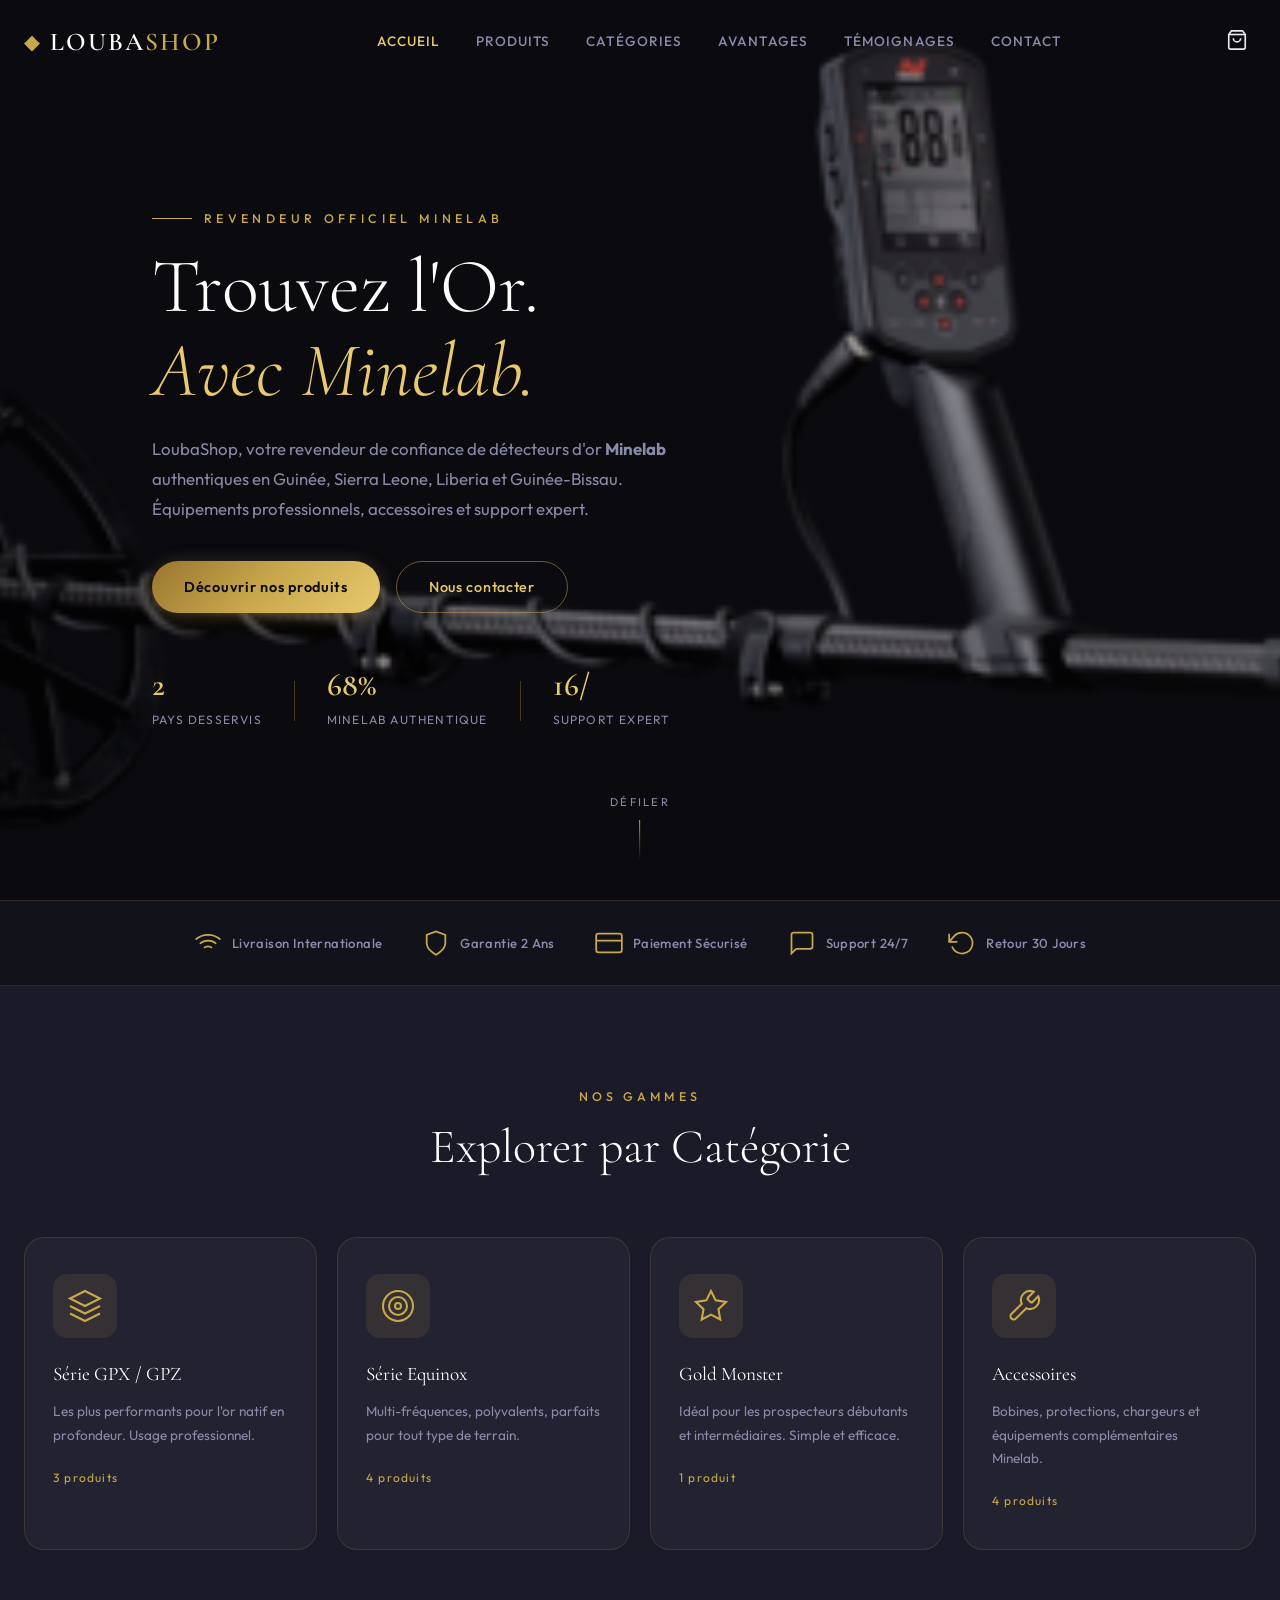
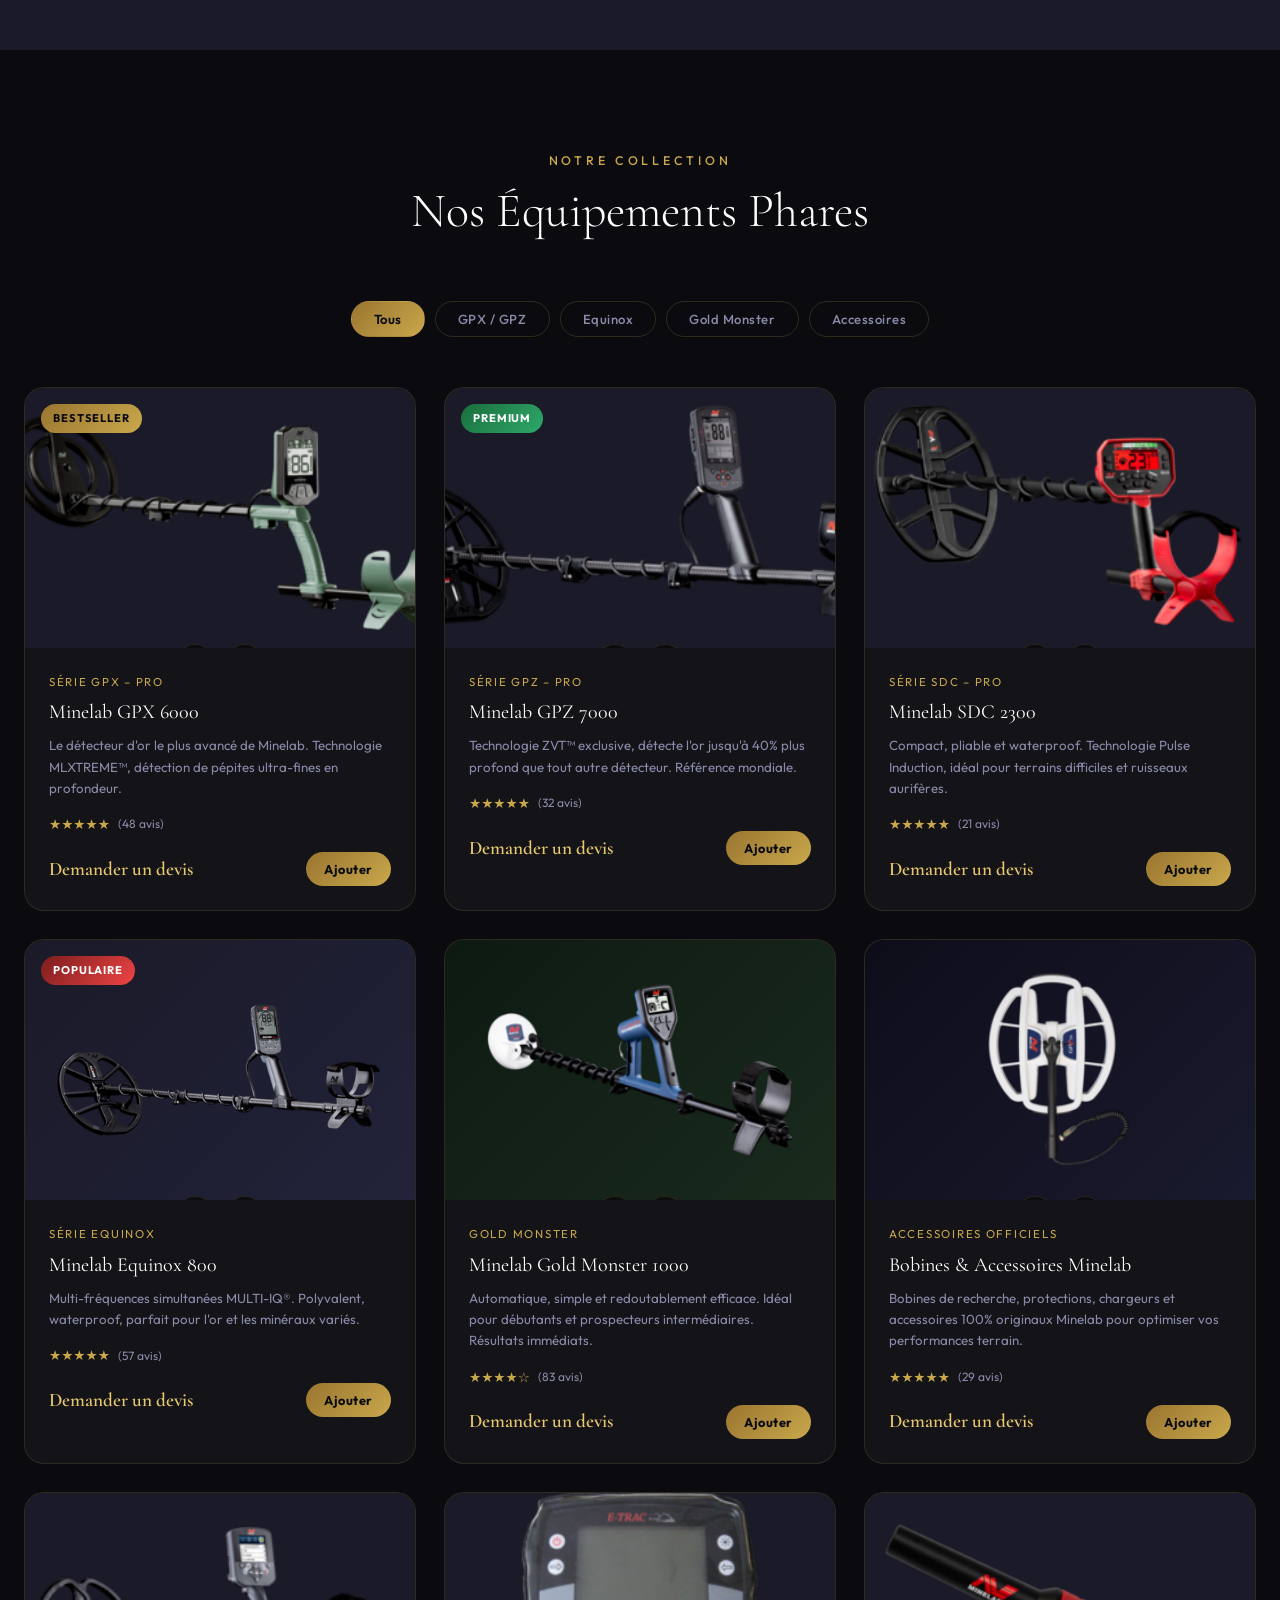
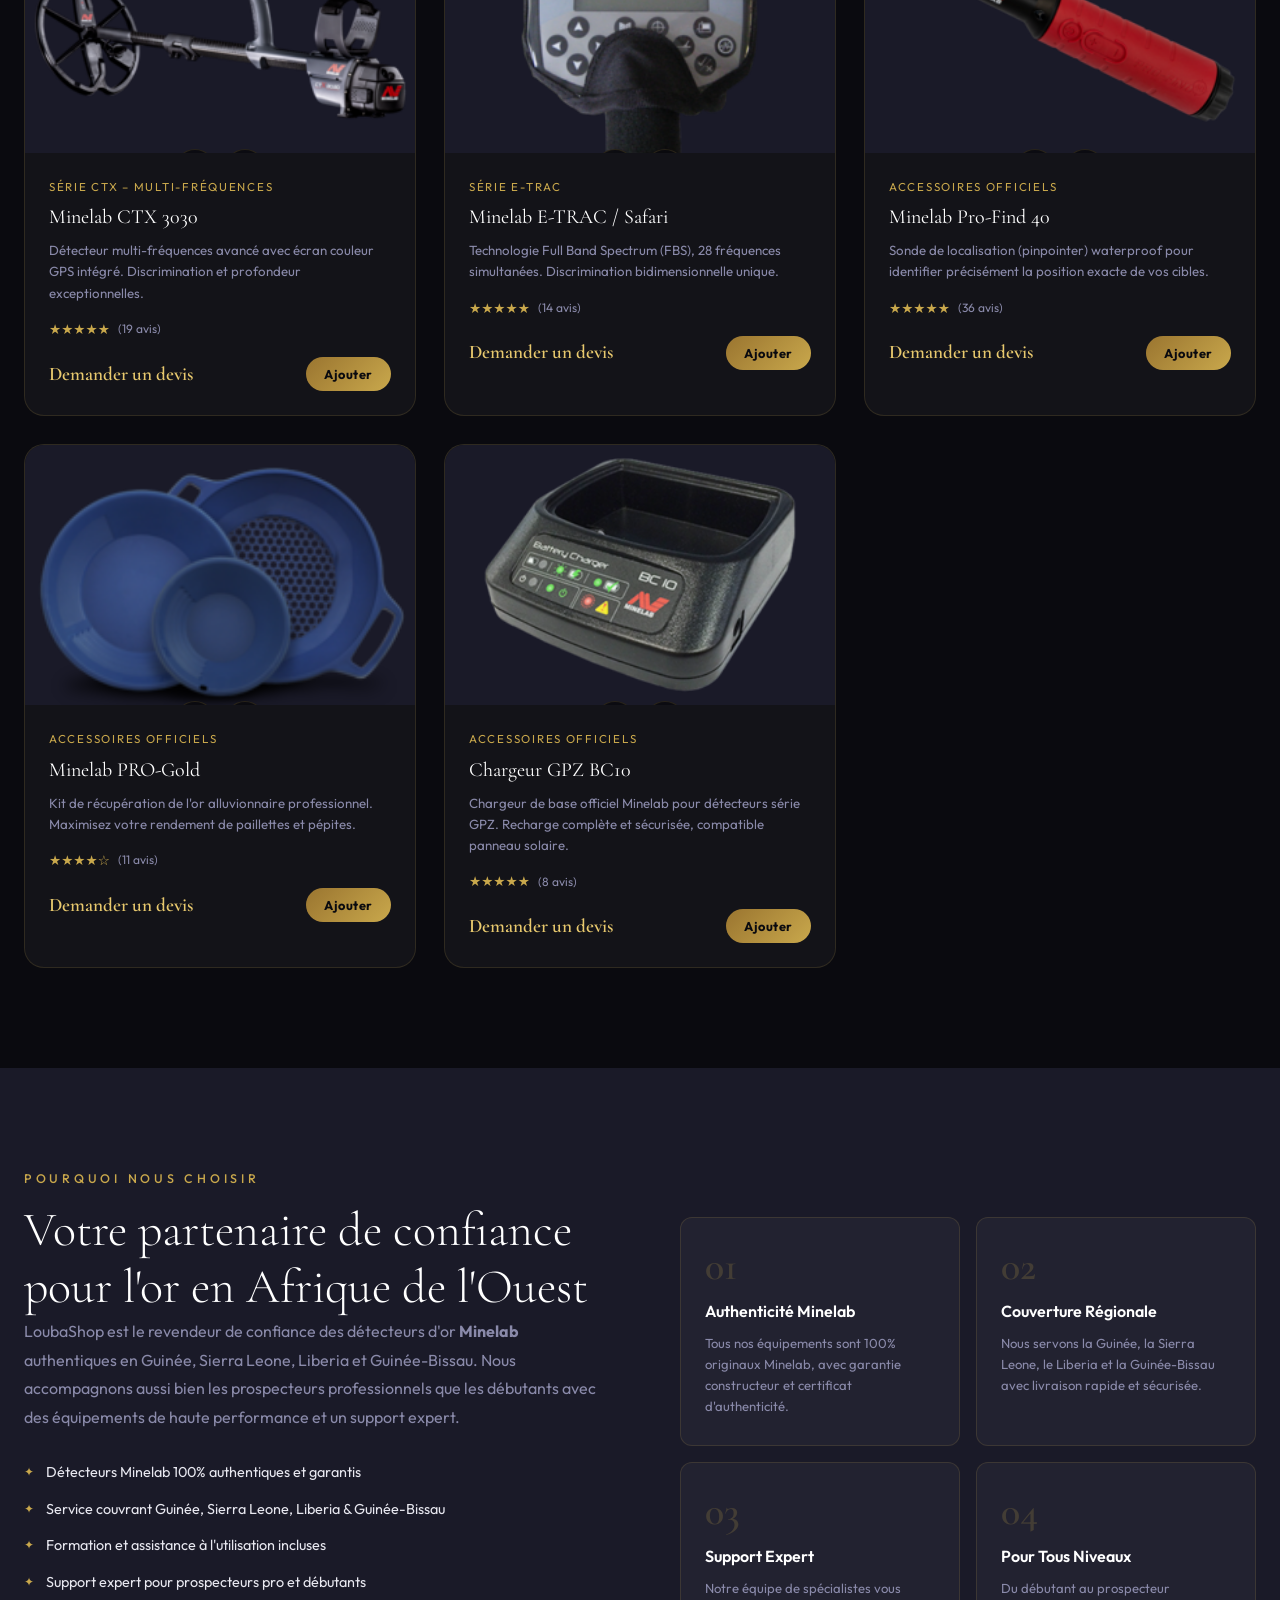
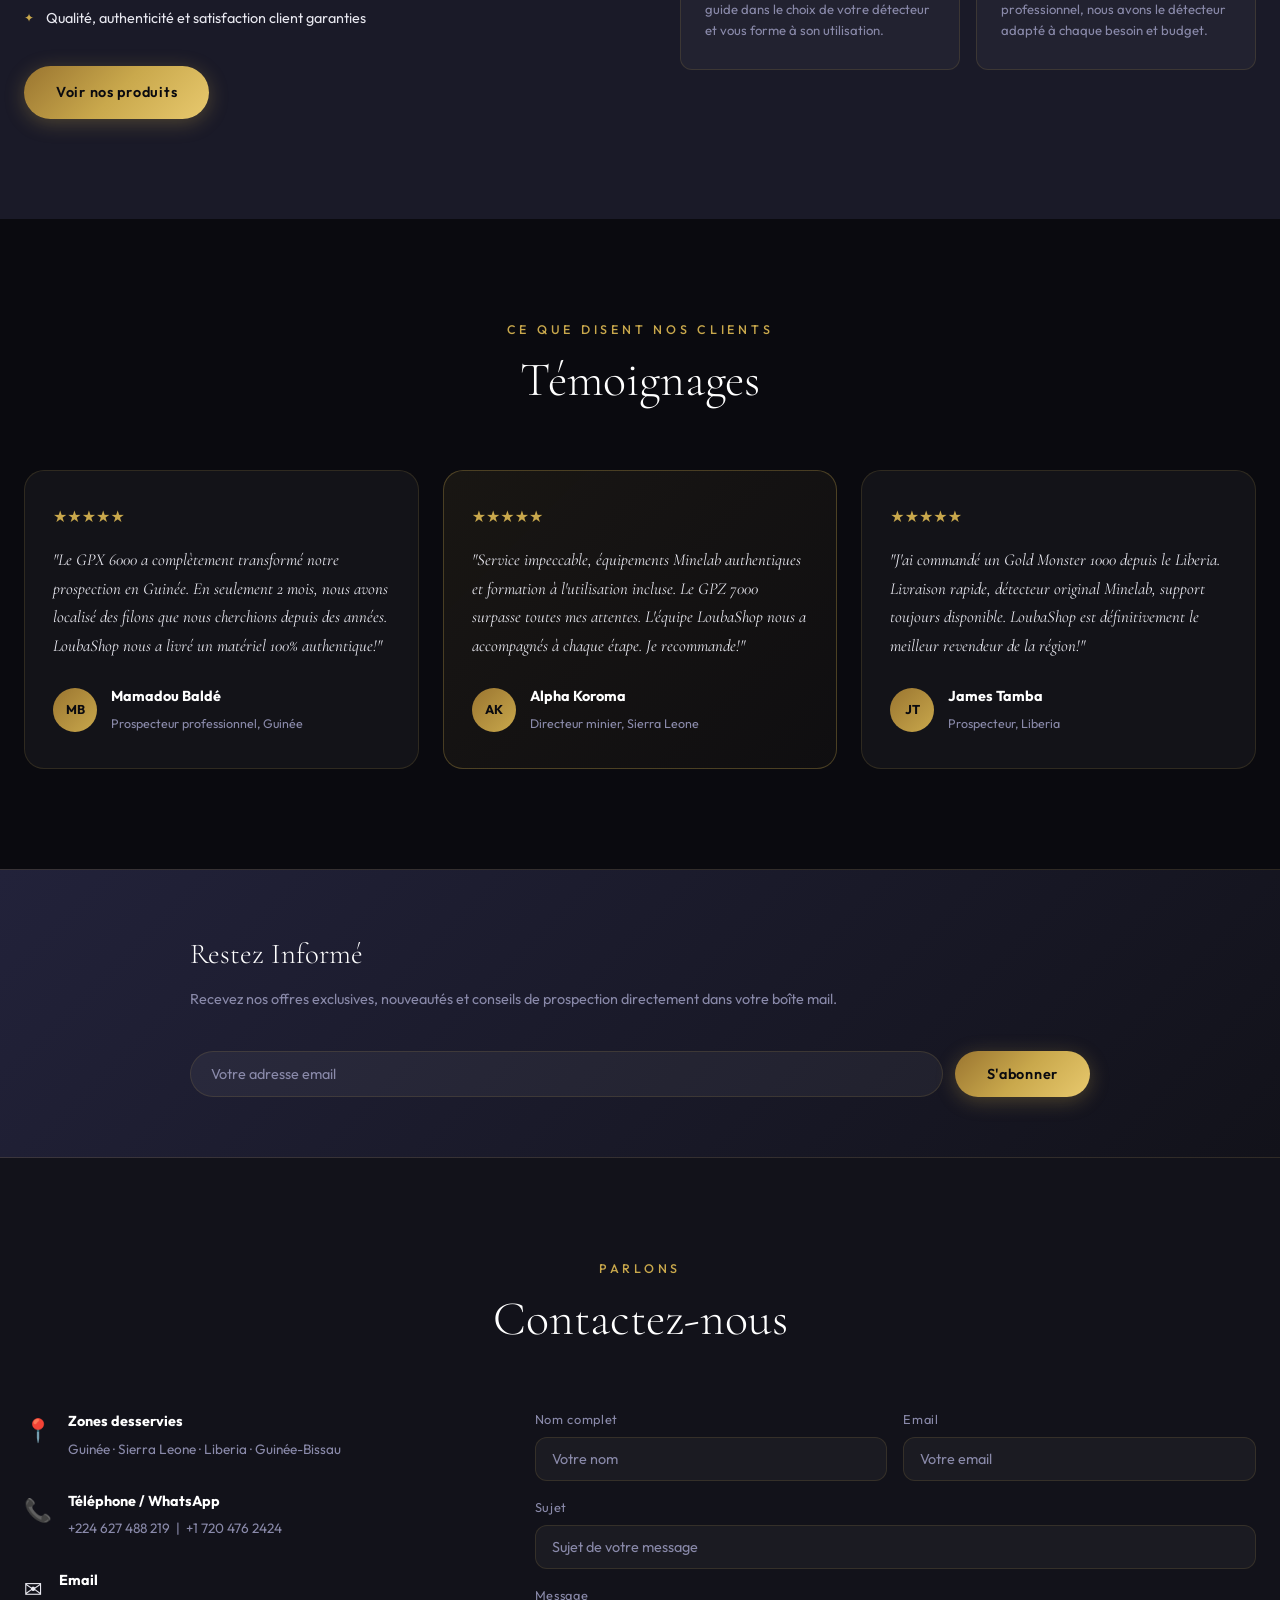
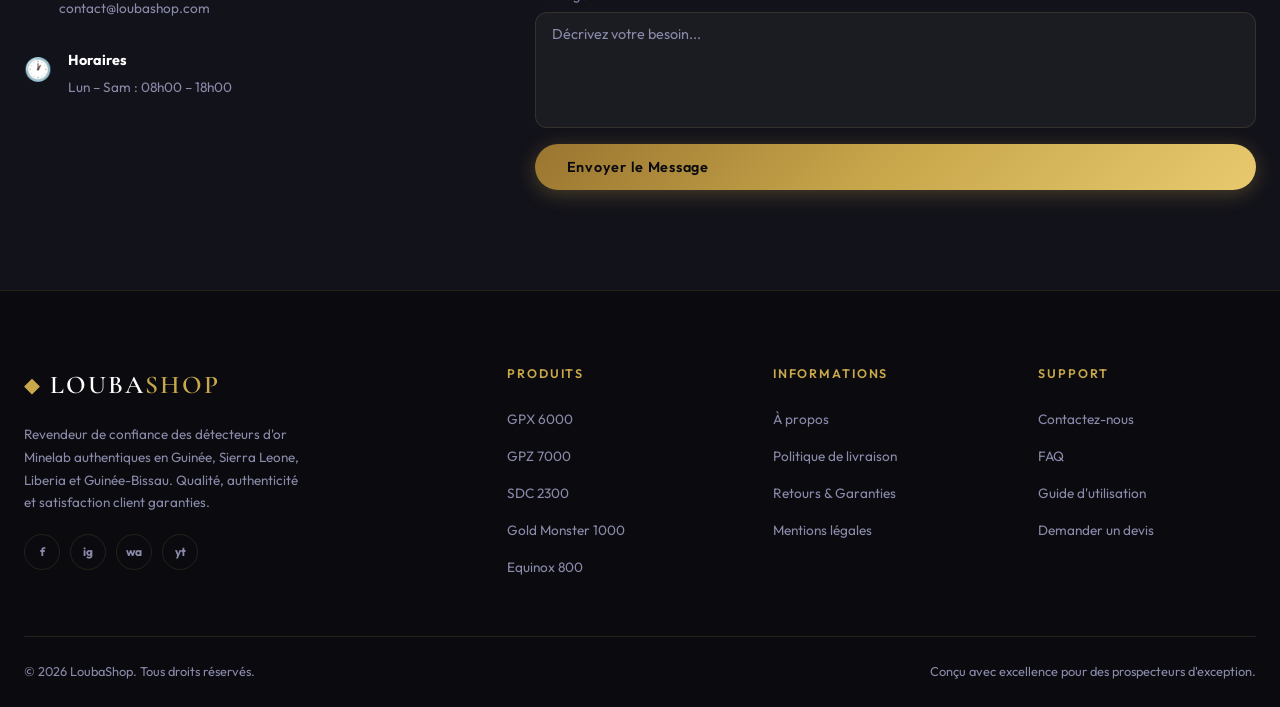
==== commit 54cc7c54: "ajout de certains produits" ====
--- a/index.html
+++ b/index.html
@@ -206,7 +206,7 @@
           </div>
           <h3>Série Equinox</h3>
           <p>Multi-fréquences, polyvalents, parfaits pour tout type de terrain.</p>
-          <span class="cat-count">2 produits</span>
+          <span class="cat-count">4 produits</span>
         </div>
         <div class="cat-card" data-filter="gold">
           <div class="cat-icon">
@@ -222,7 +222,7 @@
           </div>
           <h3>Accessoires</h3>
           <p>Bobines, protections, chargeurs et équipements complémentaires Minelab.</p>
-          <span class="cat-count">2 produits</span>
+          <span class="cat-count">4 produits</span>
         </div>
       </div>
     </div>
@@ -387,6 +387,121 @@
             <div class="product-price-row">
               <span class="price">Demander un devis</span>
               <button class="btn-add" onclick="addToCart(5)">Ajouter</button>
+            </div>
+          </div>
+        </article>
+
+        <article class="product-card" data-category="equinox">
+          <div class="product-img-wrap" onclick="location.href='product.html?id=6'" style="cursor:pointer">
+            <img src="CTX-3030_ProductImage.png" alt="Minelab CTX 3030" loading="lazy" />
+            <div class="product-actions">
+              <button class="action-btn" onclick="event.stopPropagation();quickView(6)" title="Aperçu rapide">👁</button>
+              <button class="action-btn" onclick="event.stopPropagation();addToCart(6)" title="Ajouter au panier">🛒</button>
+            </div>
+          </div>
+          <div class="product-info">
+            <p class="product-cat">Série CTX – Multi-fréquences</p>
+            <h3 class="product-name"><a href="product.html?id=6" class="product-link">Minelab CTX 3030</a></h3>
+            <p class="product-desc">Détecteur multi-fréquences avancé avec écran couleur GPS intégré. Discrimination et profondeur exceptionnelles.</p>
+            <div class="product-rating">
+              <span class="stars">★★★★★</span>
+              <span class="rating-count">(19 avis)</span>
+            </div>
+            <div class="product-price-row">
+              <span class="price">Demander un devis</span>
+              <button class="btn-add" onclick="addToCart(6)">Ajouter</button>
+            </div>
+          </div>
+        </article>
+
+        <article class="product-card" data-category="equinox">
+          <div class="product-img-wrap" onclick="location.href='product.html?id=7'" style="cursor:pointer">
+            <img src="ETRAC-SAFARI__ControlBoxCover_LandingPage_Transparent.png" alt="Minelab E-TRAC / Safari" loading="lazy" />
+            <div class="product-actions">
+              <button class="action-btn" onclick="event.stopPropagation();quickView(7)" title="Aperçu rapide">👁</button>
+              <button class="action-btn" onclick="event.stopPropagation();addToCart(7)" title="Ajouter au panier">🛒</button>
+            </div>
+          </div>
+          <div class="product-info">
+            <p class="product-cat">Série E-TRAC</p>
+            <h3 class="product-name"><a href="product.html?id=7" class="product-link">Minelab E-TRAC / Safari</a></h3>
+            <p class="product-desc">Technologie Full Band Spectrum (FBS), 28 fréquences simultanées. Discrimination bidimensionnelle unique.</p>
+            <div class="product-rating">
+              <span class="stars">★★★★★</span>
+              <span class="rating-count">(14 avis)</span>
+            </div>
+            <div class="product-price-row">
+              <span class="price">Demander un devis</span>
+              <button class="btn-add" onclick="addToCart(7)">Ajouter</button>
+            </div>
+          </div>
+        </article>
+
+        <article class="product-card" data-category="accessoires">
+          <div class="product-img-wrap" onclick="location.href='product.html?id=8'" style="cursor:pointer">
+            <img src="pro-find40_web.png" alt="Minelab Pro-Find 40" loading="lazy" />
+            <div class="product-actions">
+              <button class="action-btn" onclick="event.stopPropagation();quickView(8)" title="Aperçu rapide">👁</button>
+              <button class="action-btn" onclick="event.stopPropagation();addToCart(8)" title="Ajouter au panier">🛒</button>
+            </div>
+          </div>
+          <div class="product-info">
+            <p class="product-cat">Accessoires Officiels</p>
+            <h3 class="product-name"><a href="product.html?id=8" class="product-link">Minelab Pro-Find 40</a></h3>
+            <p class="product-desc">Sonde de localisation (pinpointer) waterproof pour identifier précisément la position exacte de vos cibles.</p>
+            <div class="product-rating">
+              <span class="stars">★★★★★</span>
+              <span class="rating-count">(36 avis)</span>
+            </div>
+            <div class="product-price-row">
+              <span class="price">Demander un devis</span>
+              <button class="btn-add" onclick="addToCart(8)">Ajouter</button>
+            </div>
+          </div>
+        </article>
+
+        <article class="product-card" data-category="accessoires">
+          <div class="product-img-wrap" onclick="location.href='product.html?id=9'" style="cursor:pointer">
+            <img src="PRO-Gold_LandingPage_Transparent.png" alt="Minelab PRO-Gold" loading="lazy" />
+            <div class="product-actions">
+              <button class="action-btn" onclick="event.stopPropagation();quickView(9)" title="Aperçu rapide">👁</button>
+              <button class="action-btn" onclick="event.stopPropagation();addToCart(9)" title="Ajouter au panier">🛒</button>
+            </div>
+          </div>
+          <div class="product-info">
+            <p class="product-cat">Accessoires Officiels</p>
+            <h3 class="product-name"><a href="product.html?id=9" class="product-link">Minelab PRO-Gold</a></h3>
+            <p class="product-desc">Kit de récupération de l'or alluvionnaire professionnel. Maximisez votre rendement de paillettes et pépites.</p>
+            <div class="product-rating">
+              <span class="stars">★★★★☆</span>
+              <span class="rating-count">(11 avis)</span>
+            </div>
+            <div class="product-price-row">
+              <span class="price">Demander un devis</span>
+              <button class="btn-add" onclick="addToCart(9)">Ajouter</button>
+            </div>
+          </div>
+        </article>
+
+        <article class="product-card" data-category="accessoires">
+          <div class="product-img-wrap" onclick="location.href='product.html?id=10'" style="cursor:pointer">
+            <img src="GPZ_BC10_LandingPage_Transparent.png" alt="Chargeur GPZ BC10" loading="lazy" />
+            <div class="product-actions">
+              <button class="action-btn" onclick="event.stopPropagation();quickView(10)" title="Aperçu rapide">👁</button>
+              <button class="action-btn" onclick="event.stopPropagation();addToCart(10)" title="Ajouter au panier">🛒</button>
+            </div>
+          </div>
+          <div class="product-info">
+            <p class="product-cat">Accessoires Officiels</p>
+            <h3 class="product-name"><a href="product.html?id=10" class="product-link">Chargeur GPZ BC10</a></h3>
+            <p class="product-desc">Chargeur de base officiel Minelab pour détecteurs série GPZ. Recharge complète et sécurisée, compatible panneau solaire.</p>
+            <div class="product-rating">
+              <span class="stars">★★★★★</span>
+              <span class="rating-count">(8 avis)</span>
+            </div>
+            <div class="product-price-row">
+              <span class="price">Demander un devis</span>
+              <button class="btn-add" onclick="addToCart(10)">Ajouter</button>
             </div>
           </div>
         </article>
--- a/style.css
+++ b/style.css
@@ -284,7 +284,7 @@
 .hero-img {
   width: 100%; height: 100%; object-fit: cover;
   object-position: center;
-  filter: brightness(0.35) saturate(0.8);
+  filter: brightness(0.85) saturate(1);
   transform: scale(1.05);
   animation: heroZoom 20s ease-in-out infinite alternate;
 }
@@ -296,9 +296,9 @@
   position: absolute; inset: 0;
   background: linear-gradient(
     135deg,
-    rgba(10,10,15,0.9) 0%,
-    rgba(10,10,15,0.5) 50%,
-    rgba(10,10,15,0.7) 100%
+    rgba(10,10,15,0.5) 0%,
+    rgba(10,10,15,0.2) 50%,
+    rgba(10,10,15,0.4) 100%
   );
 }
 
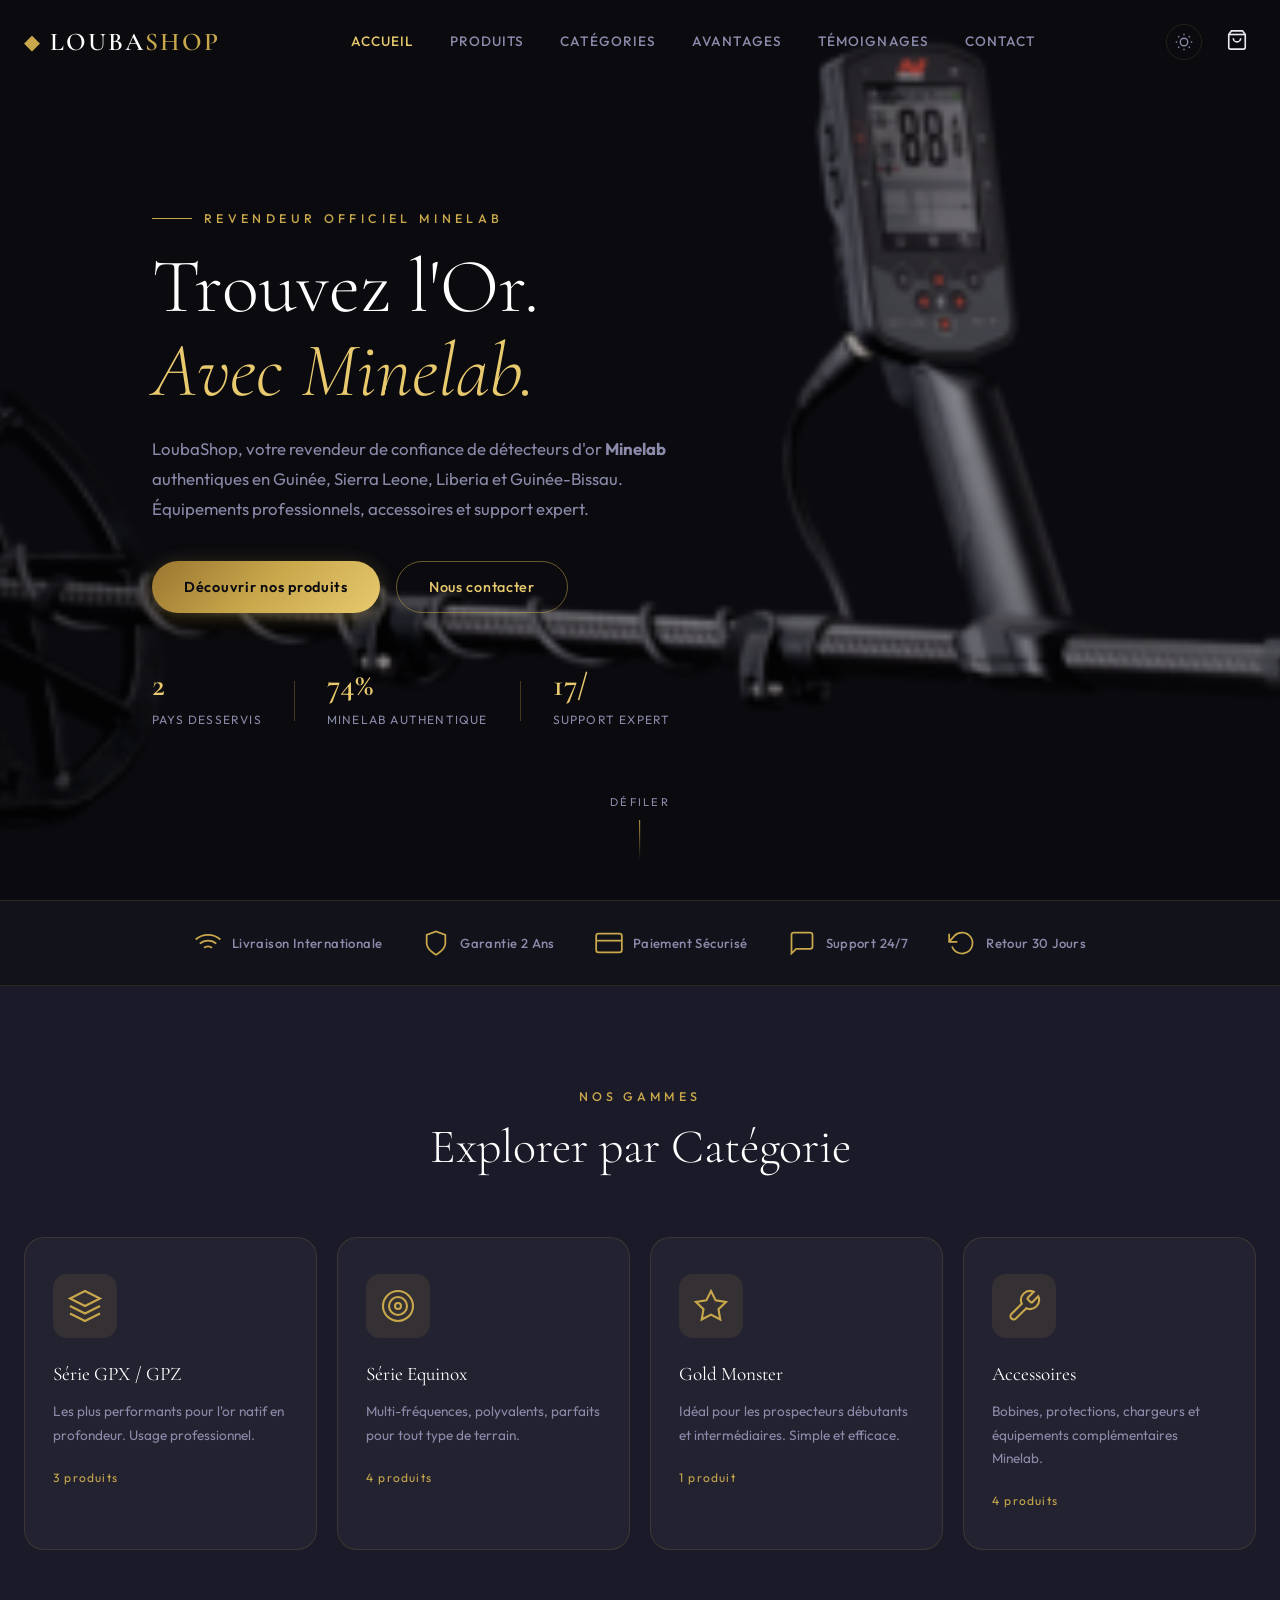
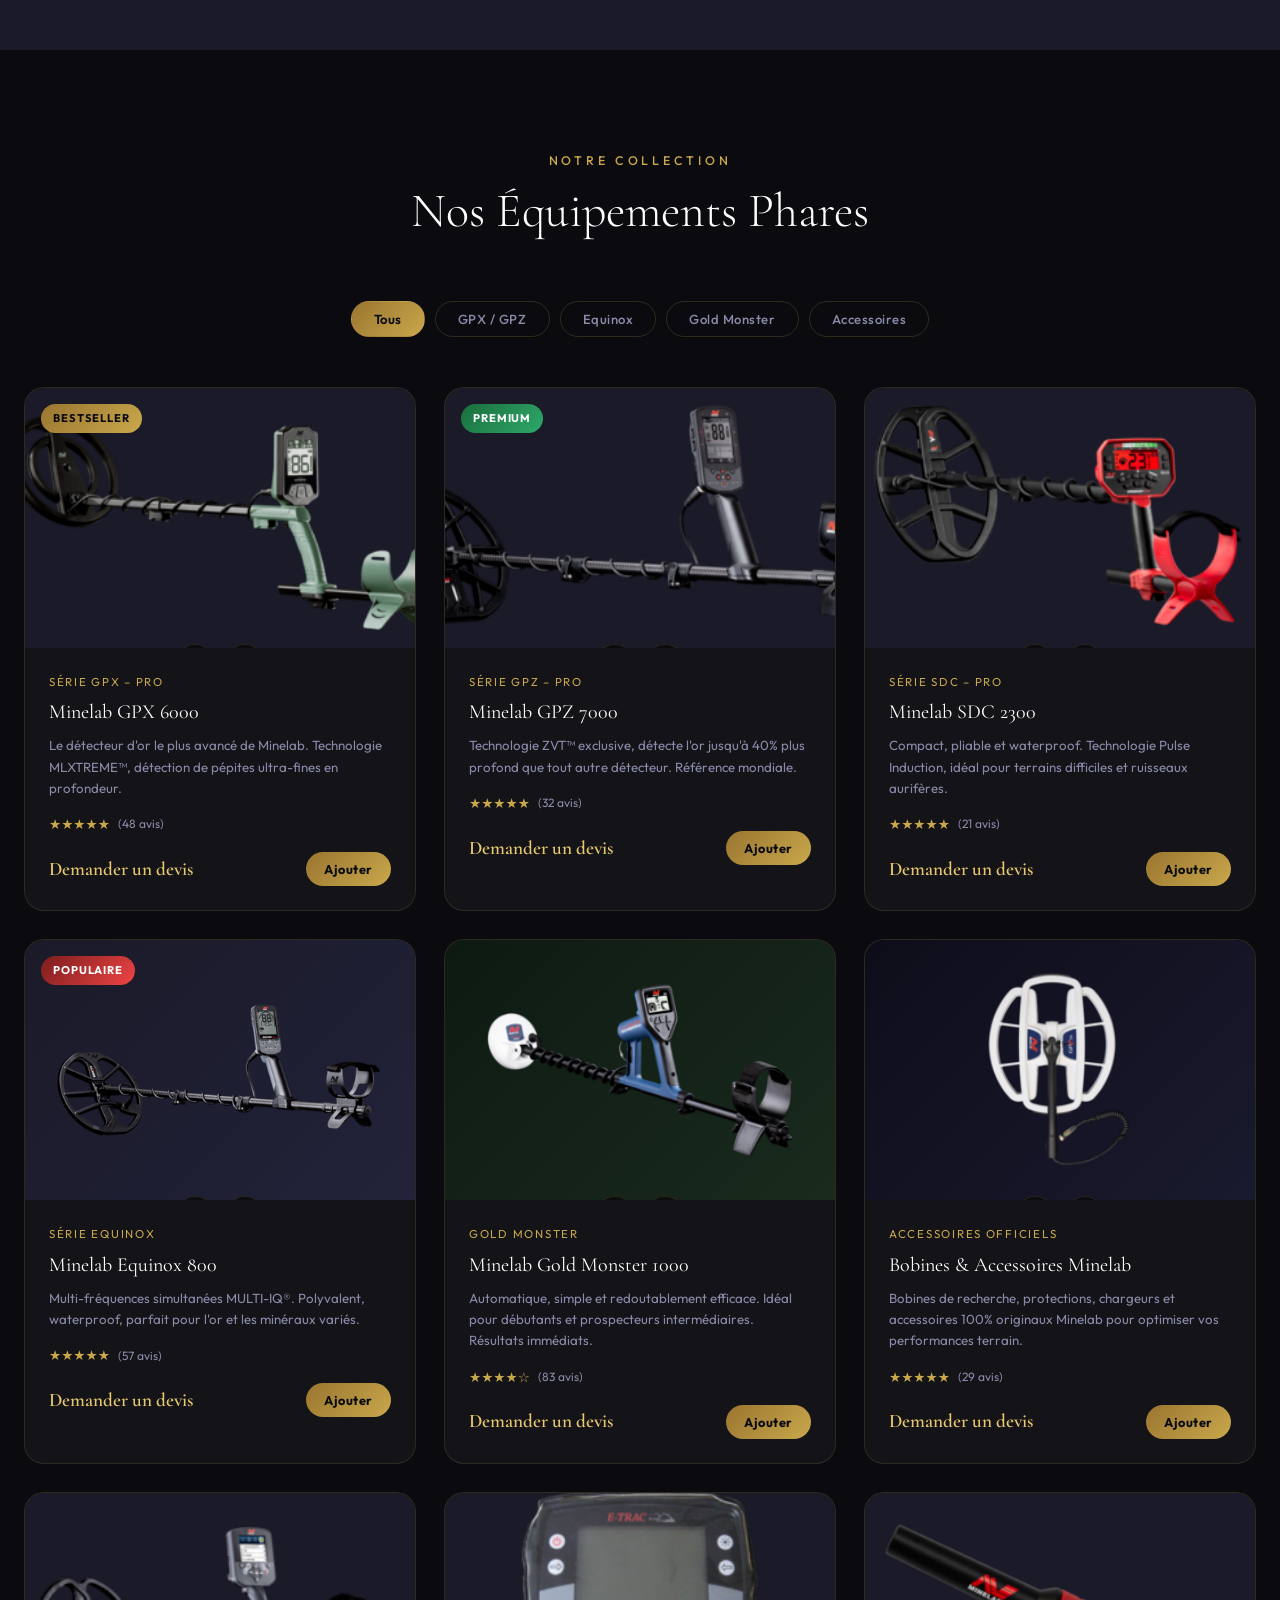
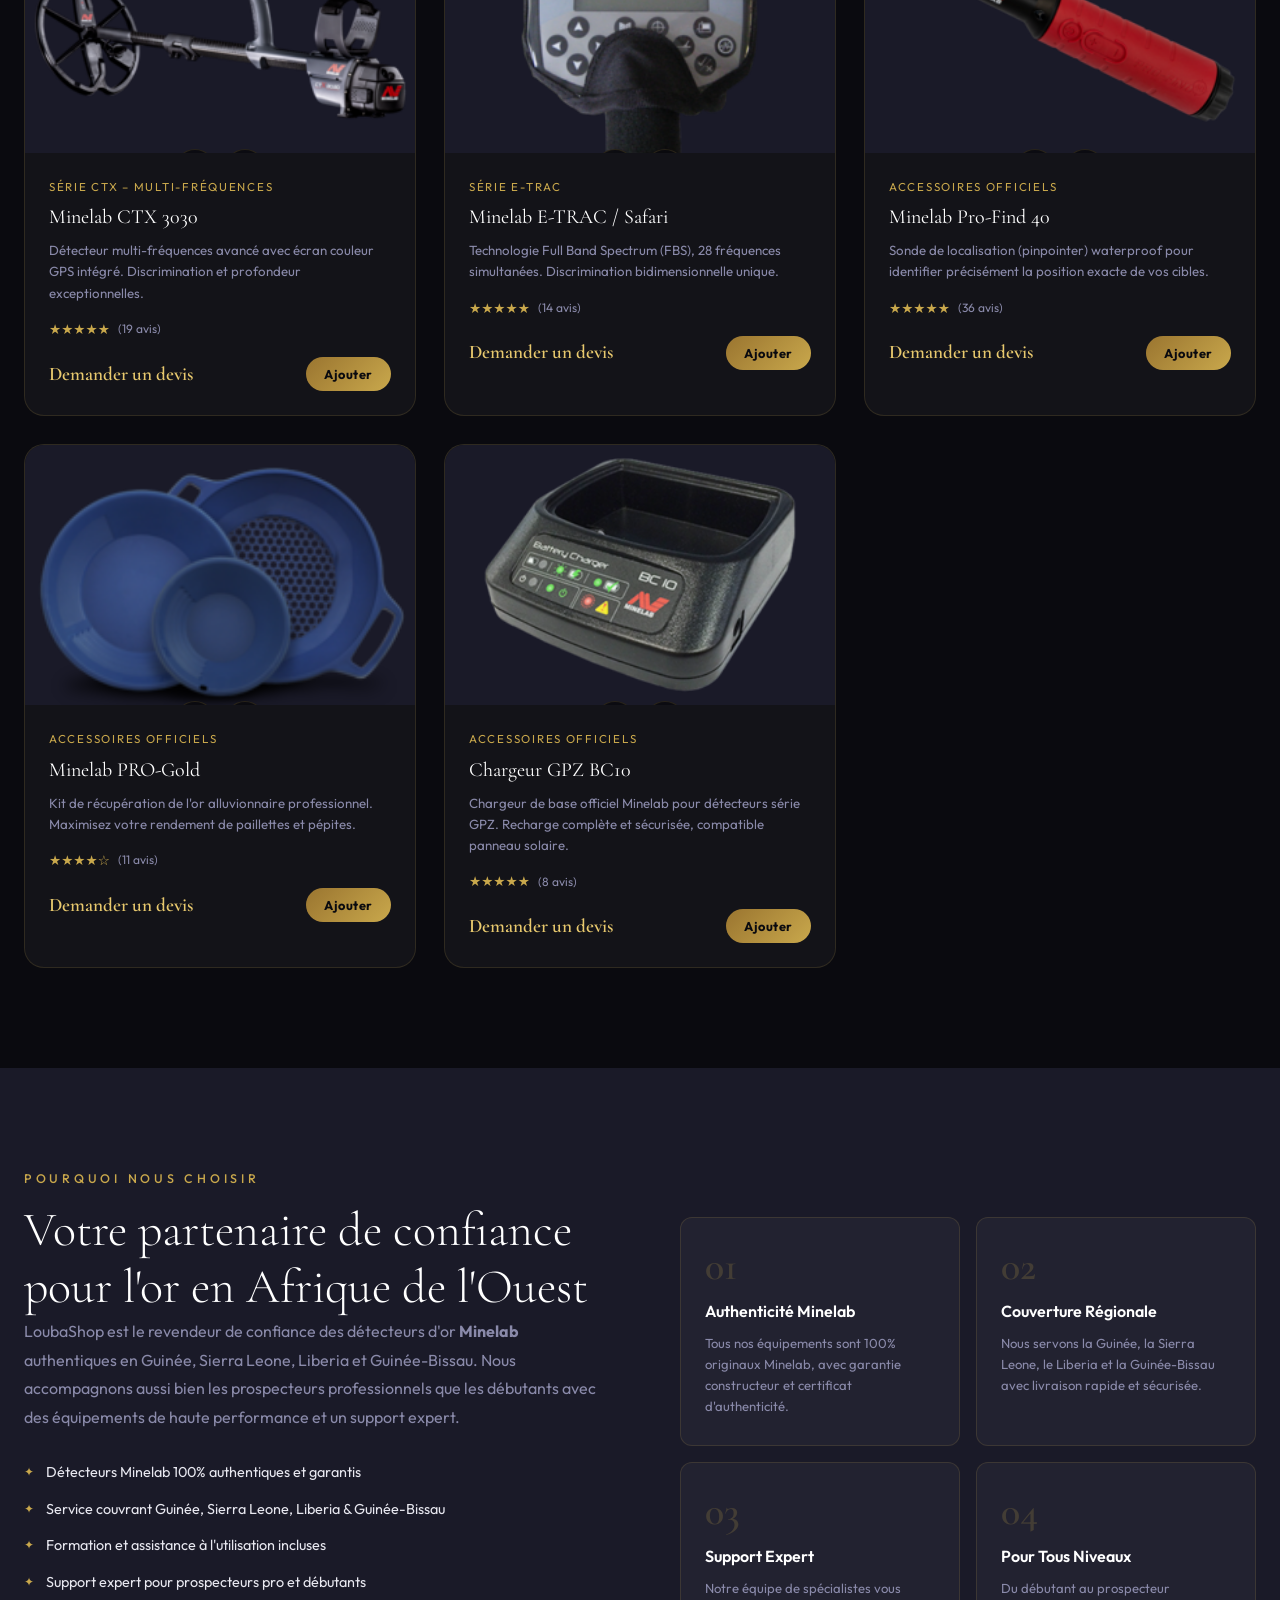
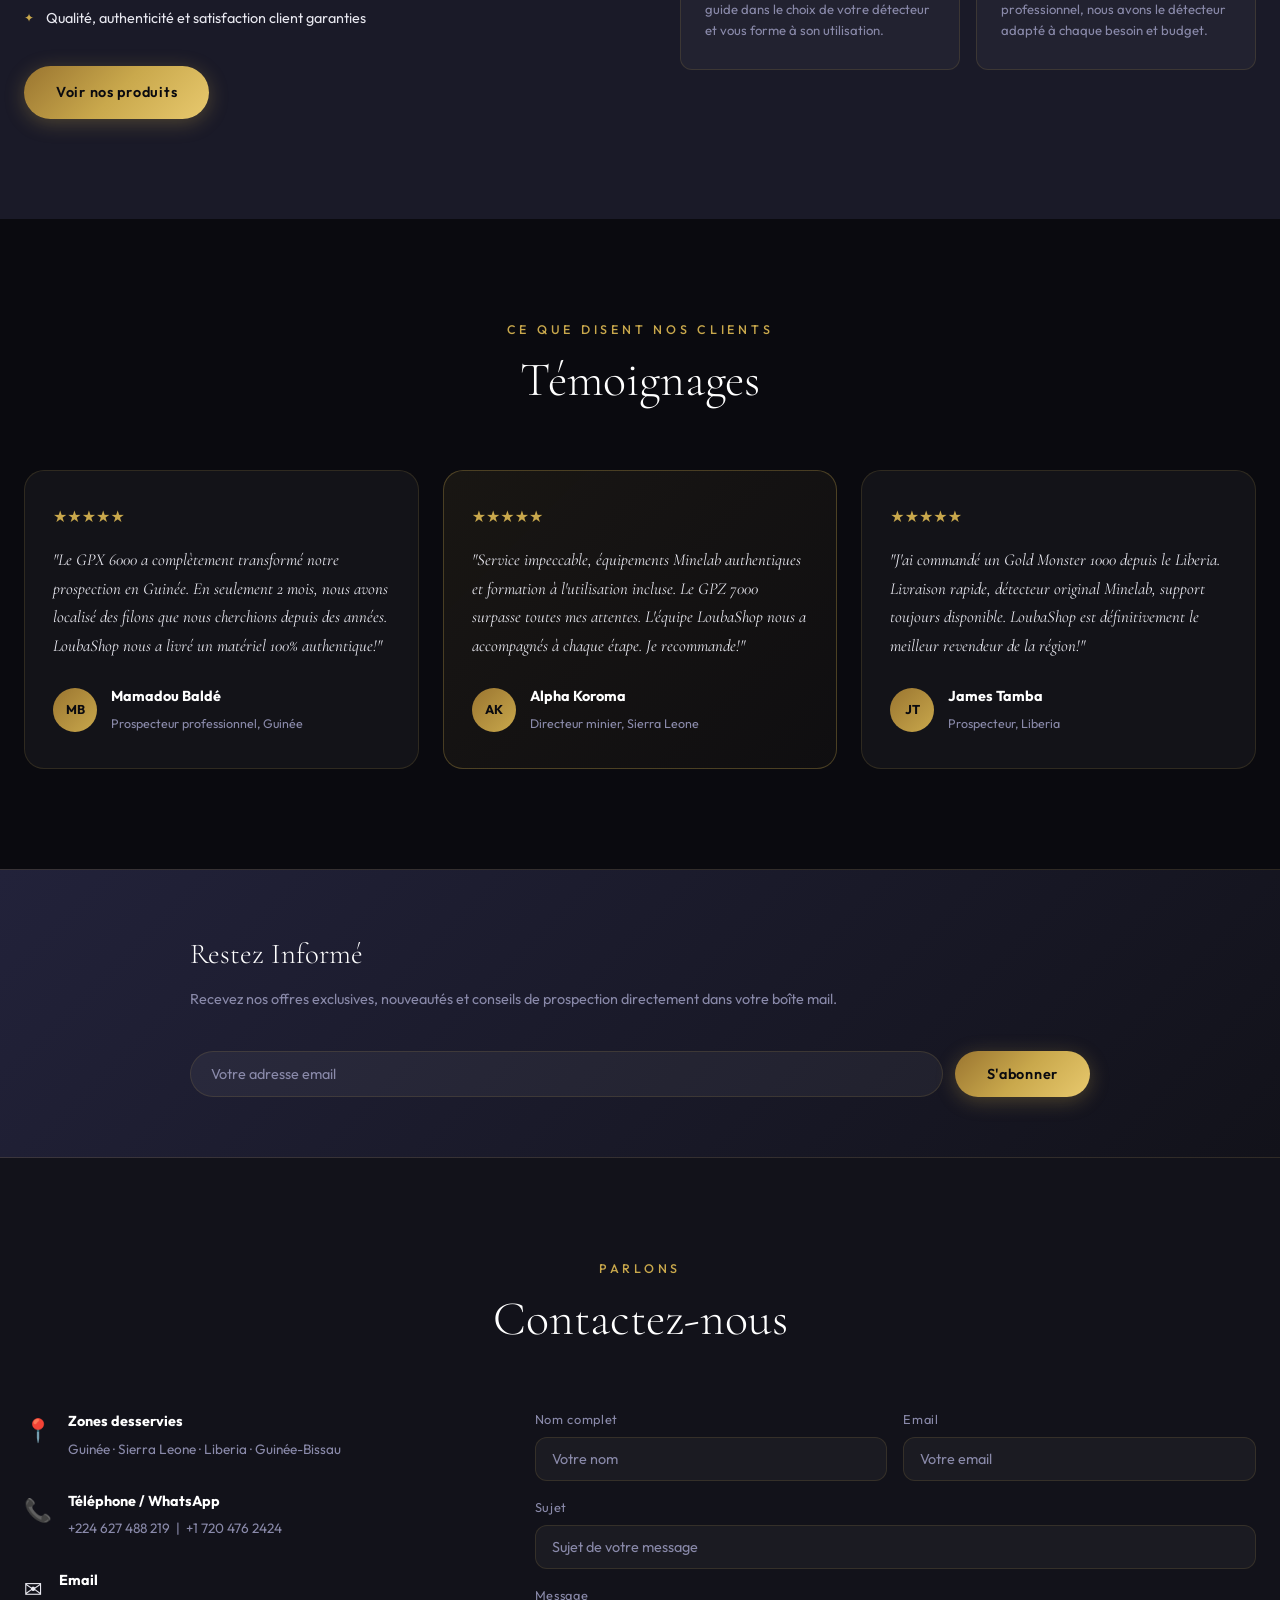
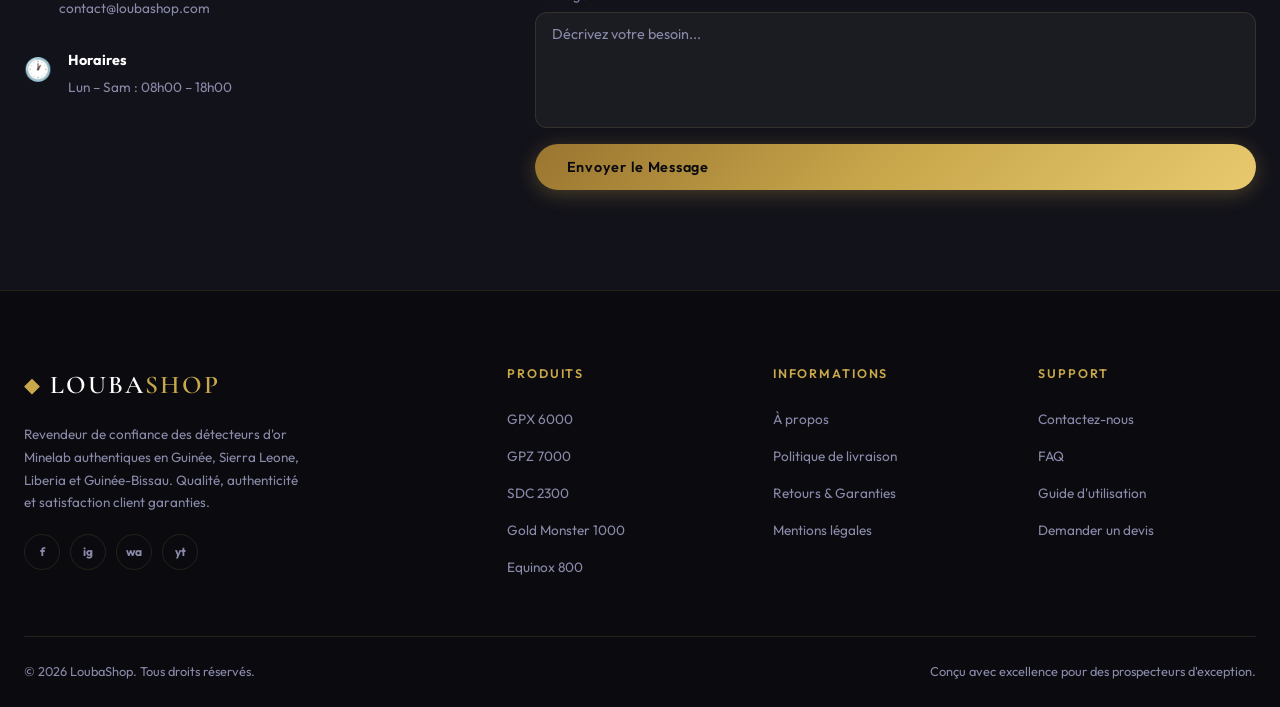
==== commit d8f3ff9e: "ajout de mode sombre mode claire" ====
--- a/index.html
+++ b/index.html
@@ -9,6 +9,7 @@
   <link rel="preconnect" href="https://fonts.gstatic.com" crossorigin />
   <link href="https://fonts.googleapis.com/css2?family=Cormorant+Garamond:ital,wght@0,300;0,400;0,600;1,300&family=Outfit:wght@300;400;500;600;700&display=swap" rel="stylesheet" />
   <link rel="stylesheet" href="style.css" />
+  <script>(function(){var t=localStorage.getItem('ls_theme');if(t)document.documentElement.setAttribute('data-theme',t);}());</script>
 </head>
 <body>
 
@@ -28,6 +29,10 @@
         <a href="#contact">Contact</a>
       </nav>
       <div class="nav-actions">
+        <button class="btn-theme" id="themeToggle" aria-label="Changer le thème">
+          <svg class="icon-sun" width="18" height="18" viewBox="0 0 24 24" fill="none" stroke="currentColor" stroke-width="1.8"><circle cx="12" cy="12" r="5"/><line x1="12" y1="1" x2="12" y2="3"/><line x1="12" y1="21" x2="12" y2="23"/><line x1="4.22" y1="4.22" x2="5.64" y2="5.64"/><line x1="18.36" y1="18.36" x2="19.78" y2="19.78"/><line x1="1" y1="12" x2="3" y2="12"/><line x1="21" y1="12" x2="23" y2="12"/><line x1="4.22" y1="19.78" x2="5.64" y2="18.36"/><line x1="18.36" y1="5.64" x2="19.78" y2="4.22"/></svg>
+          <svg class="icon-moon" width="18" height="18" viewBox="0 0 24 24" fill="none" stroke="currentColor" stroke-width="1.8"><path d="M21 12.79A9 9 0 1111.21 3 7 7 0 0021 12.79z"/></svg>
+        </button>
         <button class="btn-cart" id="cartBtn" aria-label="Panier">
           <svg width="22" height="22" viewBox="0 0 24 24" fill="none" stroke="currentColor" stroke-width="1.8"><path d="M6 2L3 6v14a2 2 0 002 2h14a2 2 0 002-2V6l-3-4z"/><line x1="3" y1="6" x2="21" y2="6"/><path d="M16 10a4 4 0 01-8 0"/></svg>
           <span class="cart-count" id="cartCount">0</span>
--- a/style.css
+++ b/style.css
@@ -26,6 +26,20 @@
   --font-sans: 'Outfit', system-ui, sans-serif;
 }
 
+/* ----- LIGHT MODE ----- */
+[data-theme="light"] {
+  --dark: #f7f4ee;
+  --dark2: #ffffff;
+  --dark3: #eeeadf;
+  --dark4: #e5e1d5;
+  --text: #1c1c2e;
+  --text-muted: #6b6b8a;
+  --white: #0a0a1a;
+  --card-bg: rgba(0,0,0,0.03);
+  --card-border: rgba(150,120,40,0.2);
+  --shadow: 0 8px 40px rgba(0,0,0,0.1);
+}
+
 html { scroll-behavior: smooth; -webkit-text-size-adjust: 100%; }
 
 body {
@@ -868,6 +882,56 @@
 @keyframes popIn {
   from { transform: scale(0); opacity: 0; }
   to { transform: scale(1); opacity: 1; }
+}
+
+/* ----- THEME TOGGLE BUTTON ----- */
+.btn-theme {
+  width: 36px; height: 36px;
+  border-radius: 50%;
+  border: 1.5px solid var(--card-border);
+  color: var(--text-muted);
+  display: flex; align-items: center; justify-content: center;
+  transition: all var(--transition);
+  flex-shrink: 0;
+}
+.btn-theme:hover { border-color: var(--gold); color: var(--gold); transform: rotate(20deg); }
+.btn-theme .icon-sun  { display: block; }
+.btn-theme .icon-moon { display: none; }
+[data-theme="light"] .btn-theme .icon-sun  { display: none; }
+[data-theme="light"] .btn-theme .icon-moon { display: block; }
+
+/* ----- LIGHT MODE HARDCODED OVERRIDES ----- */
+[data-theme="light"] .navbar.scrolled {
+  background: rgba(247,244,238,0.97);
+  border-bottom-color: rgba(150,120,40,0.2);
+}
+[data-theme="light"] .nav-links.open {
+  background: rgba(247,244,238,0.99);
+}
+[data-theme="light"] .action-btn {
+  background: rgba(255,255,255,0.9);
+}
+[data-theme="light"] .product-img-placeholder,
+[data-theme="light"] .product-img-placeholder.alt,
+[data-theme="light"] .product-img-placeholder.alt2 {
+  background: var(--dark3);
+}
+[data-theme="light"] .form-group input,
+[data-theme="light"] .form-group textarea,
+[data-theme="light"] .form-group select,
+[data-theme="light"] .nl-form input {
+  background: rgba(0,0,0,0.04);
+  color: var(--text);
+}
+[data-theme="light"] .form-group input::placeholder,
+[data-theme="light"] .form-group textarea::placeholder,
+[data-theme="light"] .nl-form input::placeholder { color: var(--text-muted); }
+[data-theme="light"] .form-group select option { background: #fff; color: #1c1c2e; }
+[data-theme="light"] .modal-overlay { background: rgba(0,0,0,0.5); }
+[data-theme="light"] .cart-item { border-bottom-color: rgba(0,0,0,0.07); }
+[data-theme="light"] .recap-item { border-bottom-color: rgba(0,0,0,0.06); }
+[data-theme="light"] .testi-card.featured {
+  background: linear-gradient(135deg, rgba(201,168,76,0.1), rgba(201,168,76,0.04));
 }
 
 /* ----- RESPONSIVE ----- */
